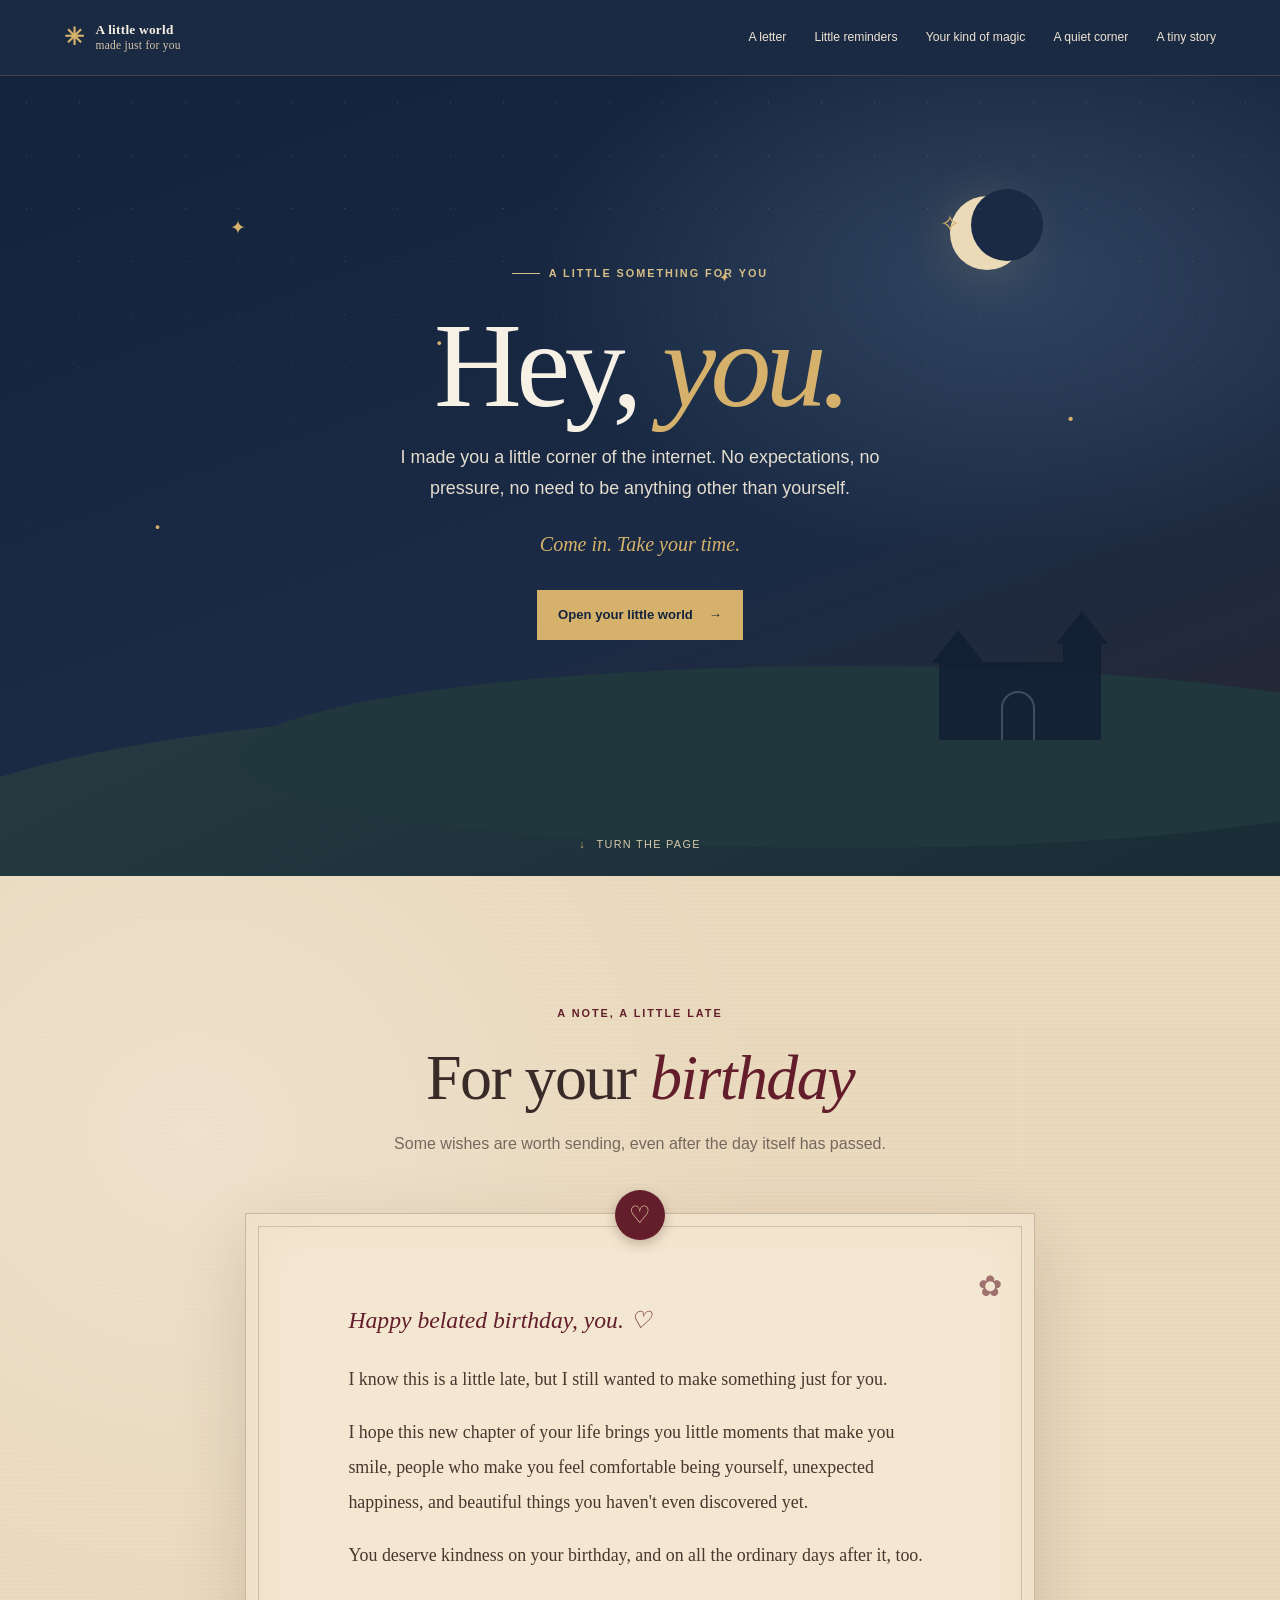
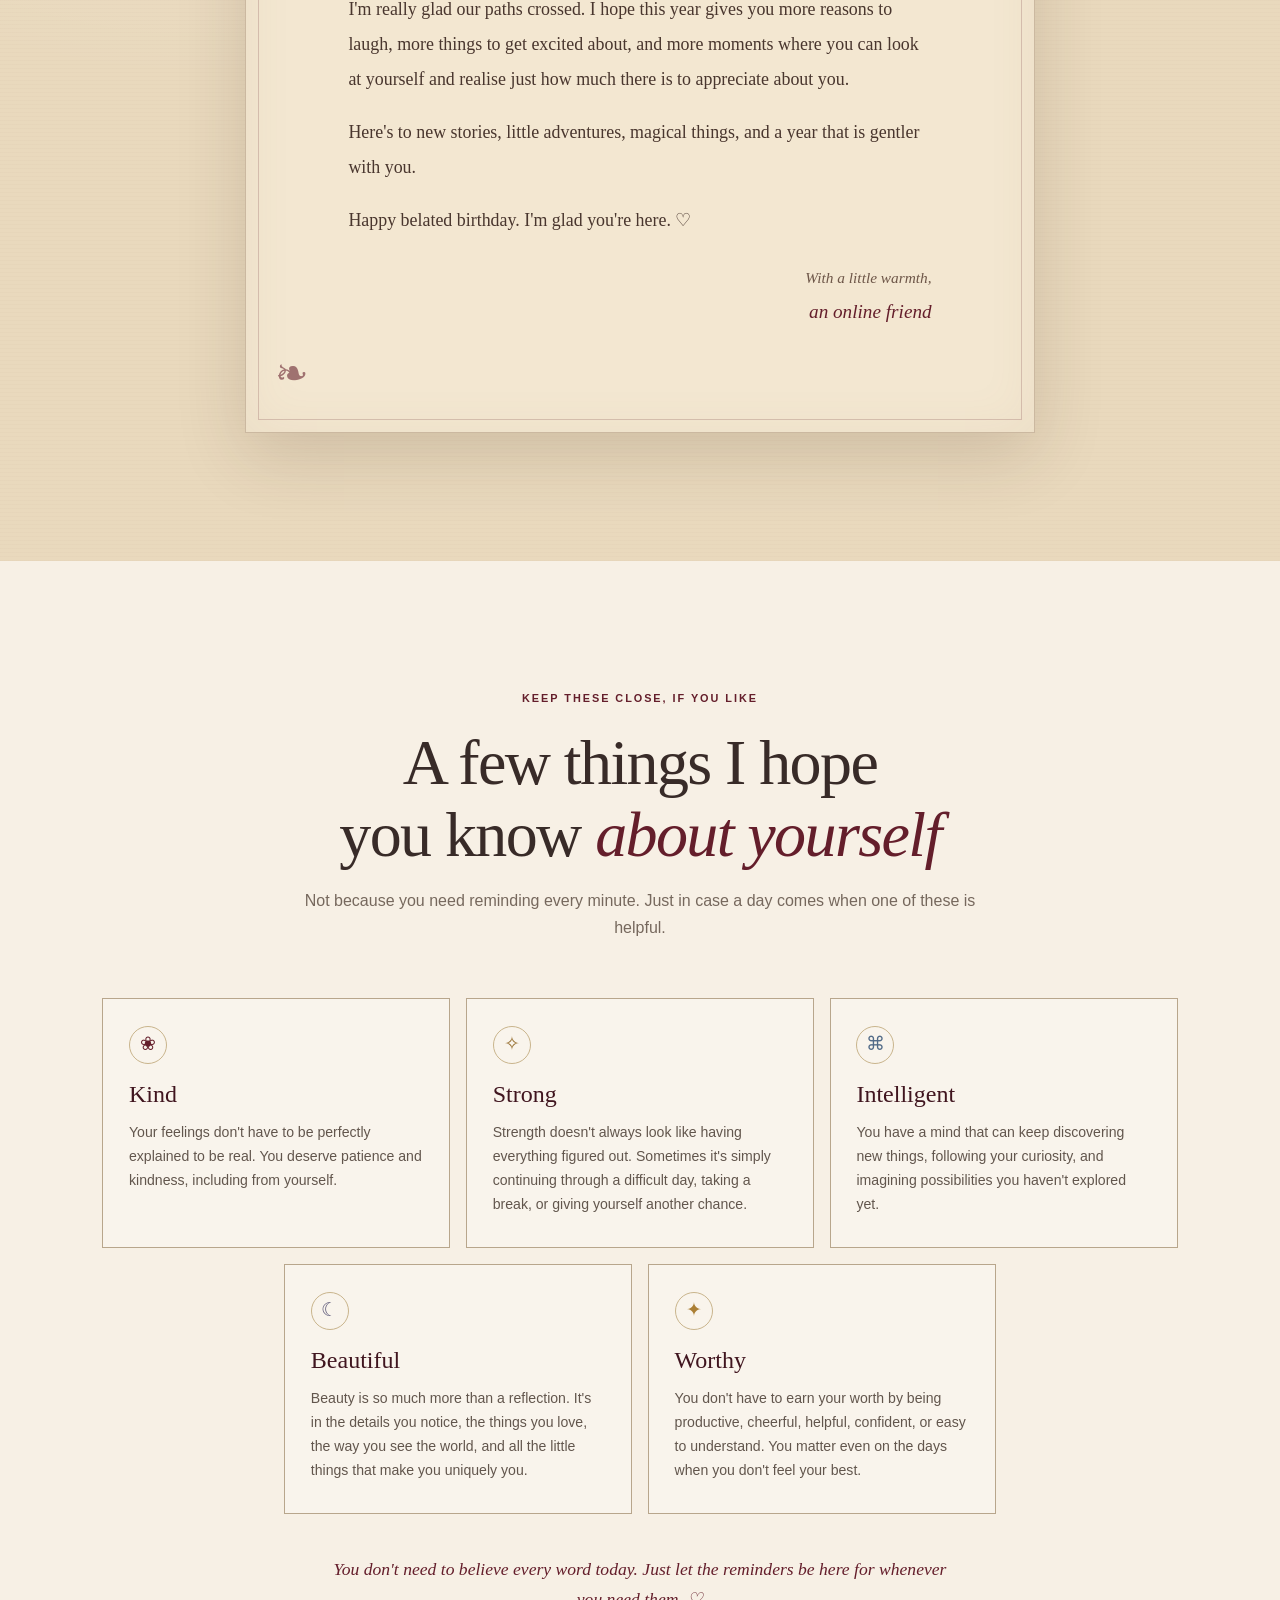
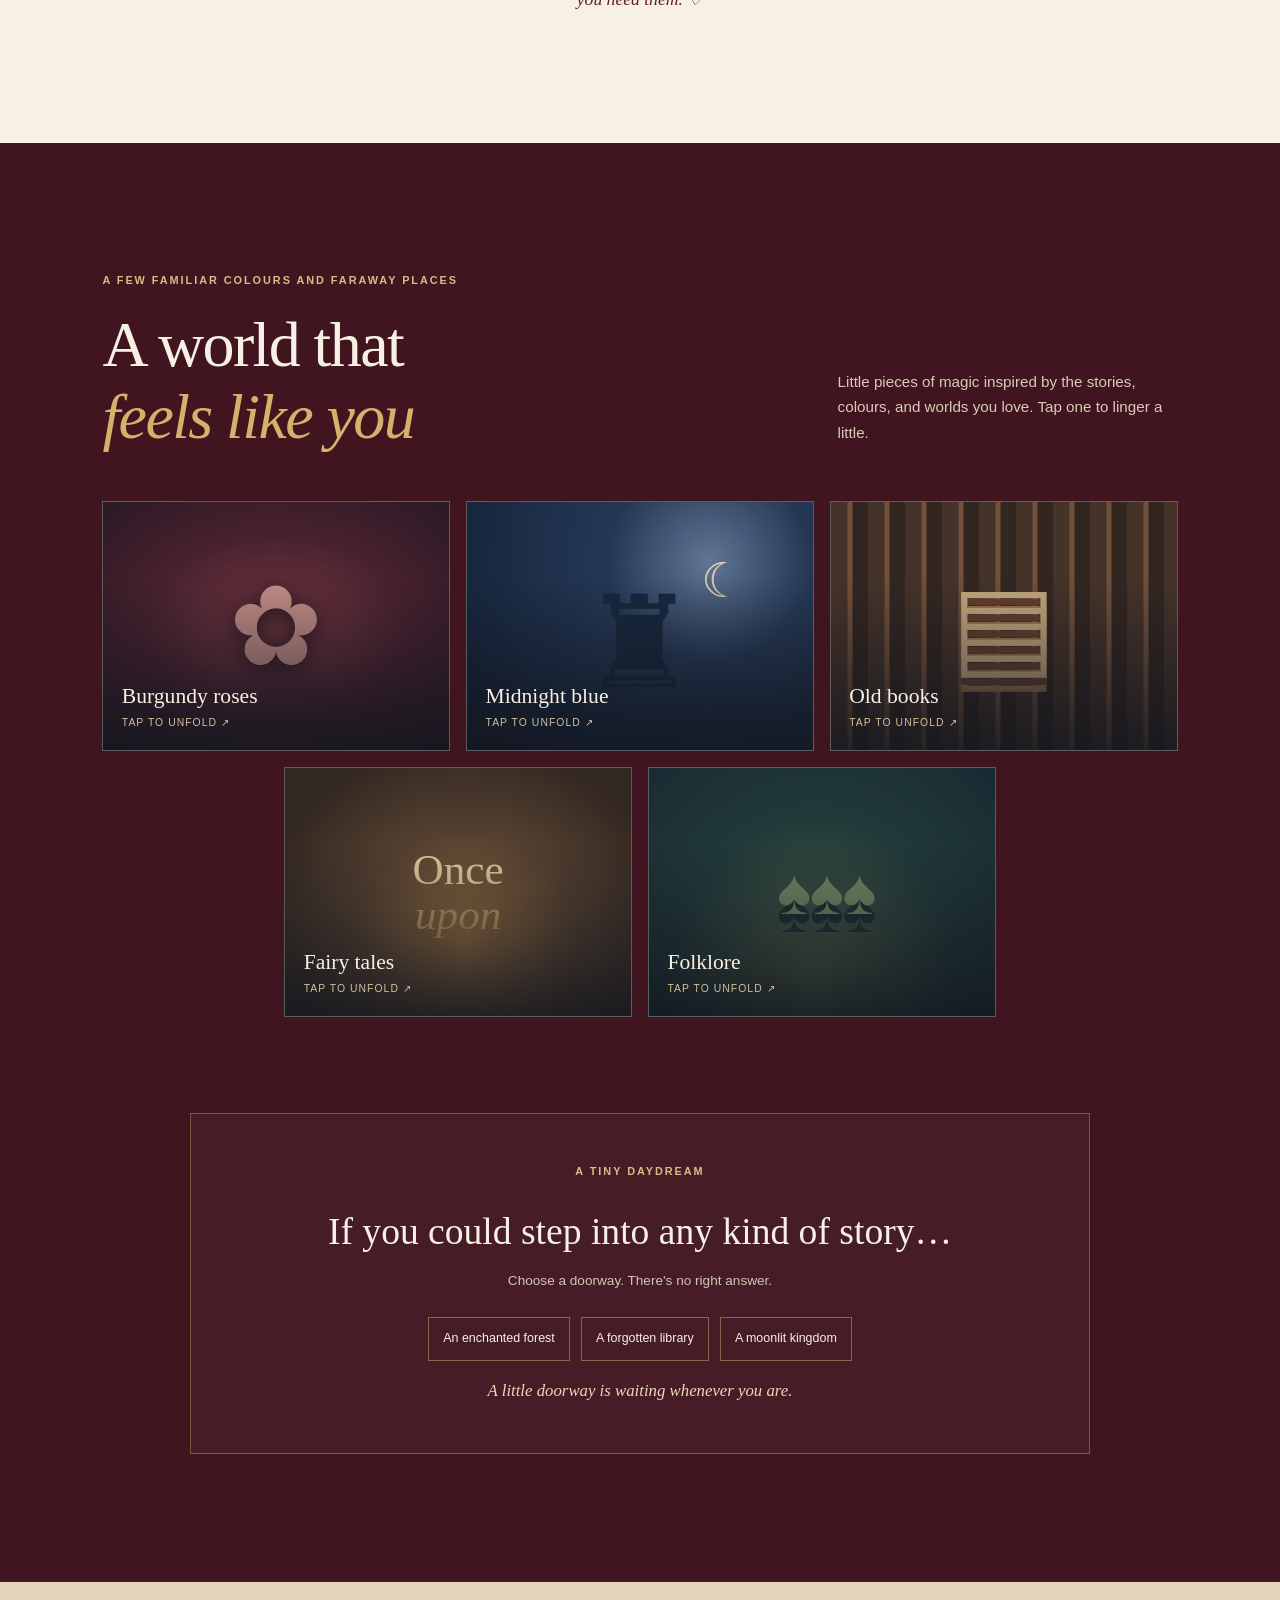
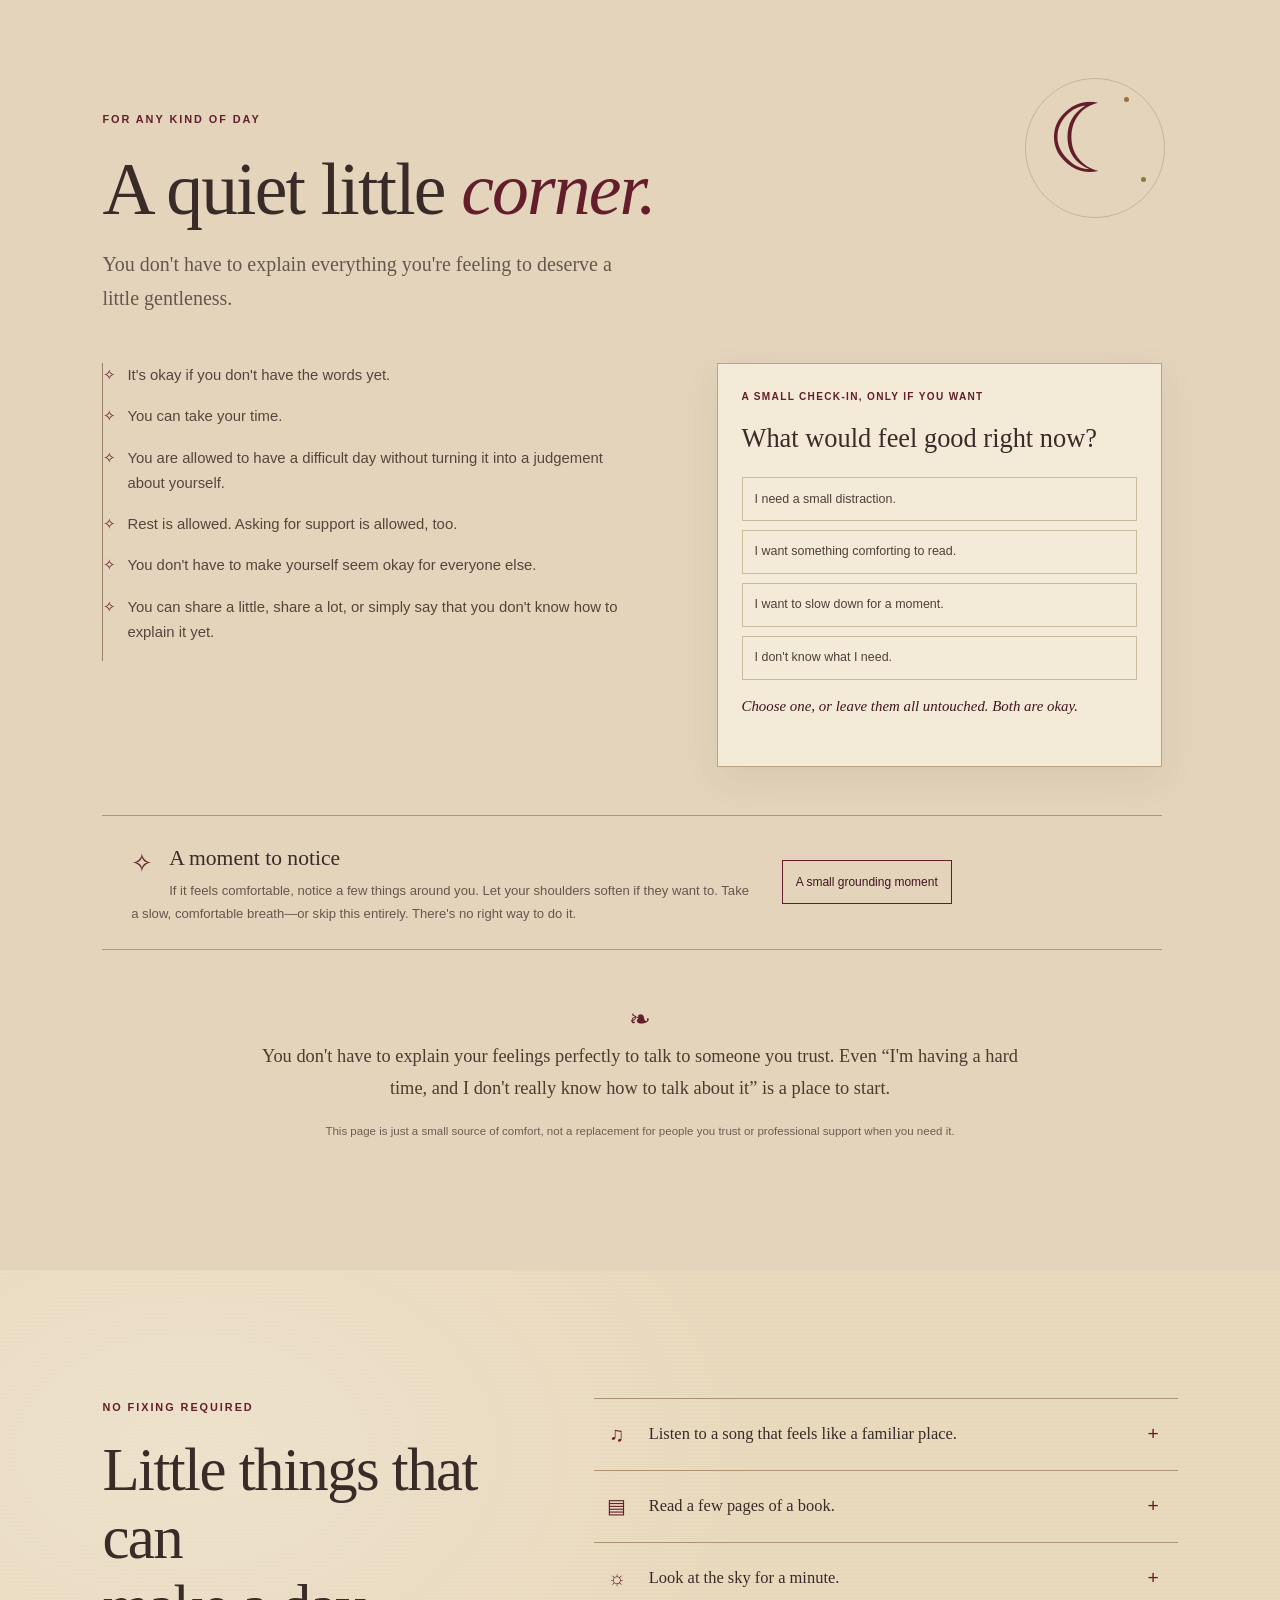
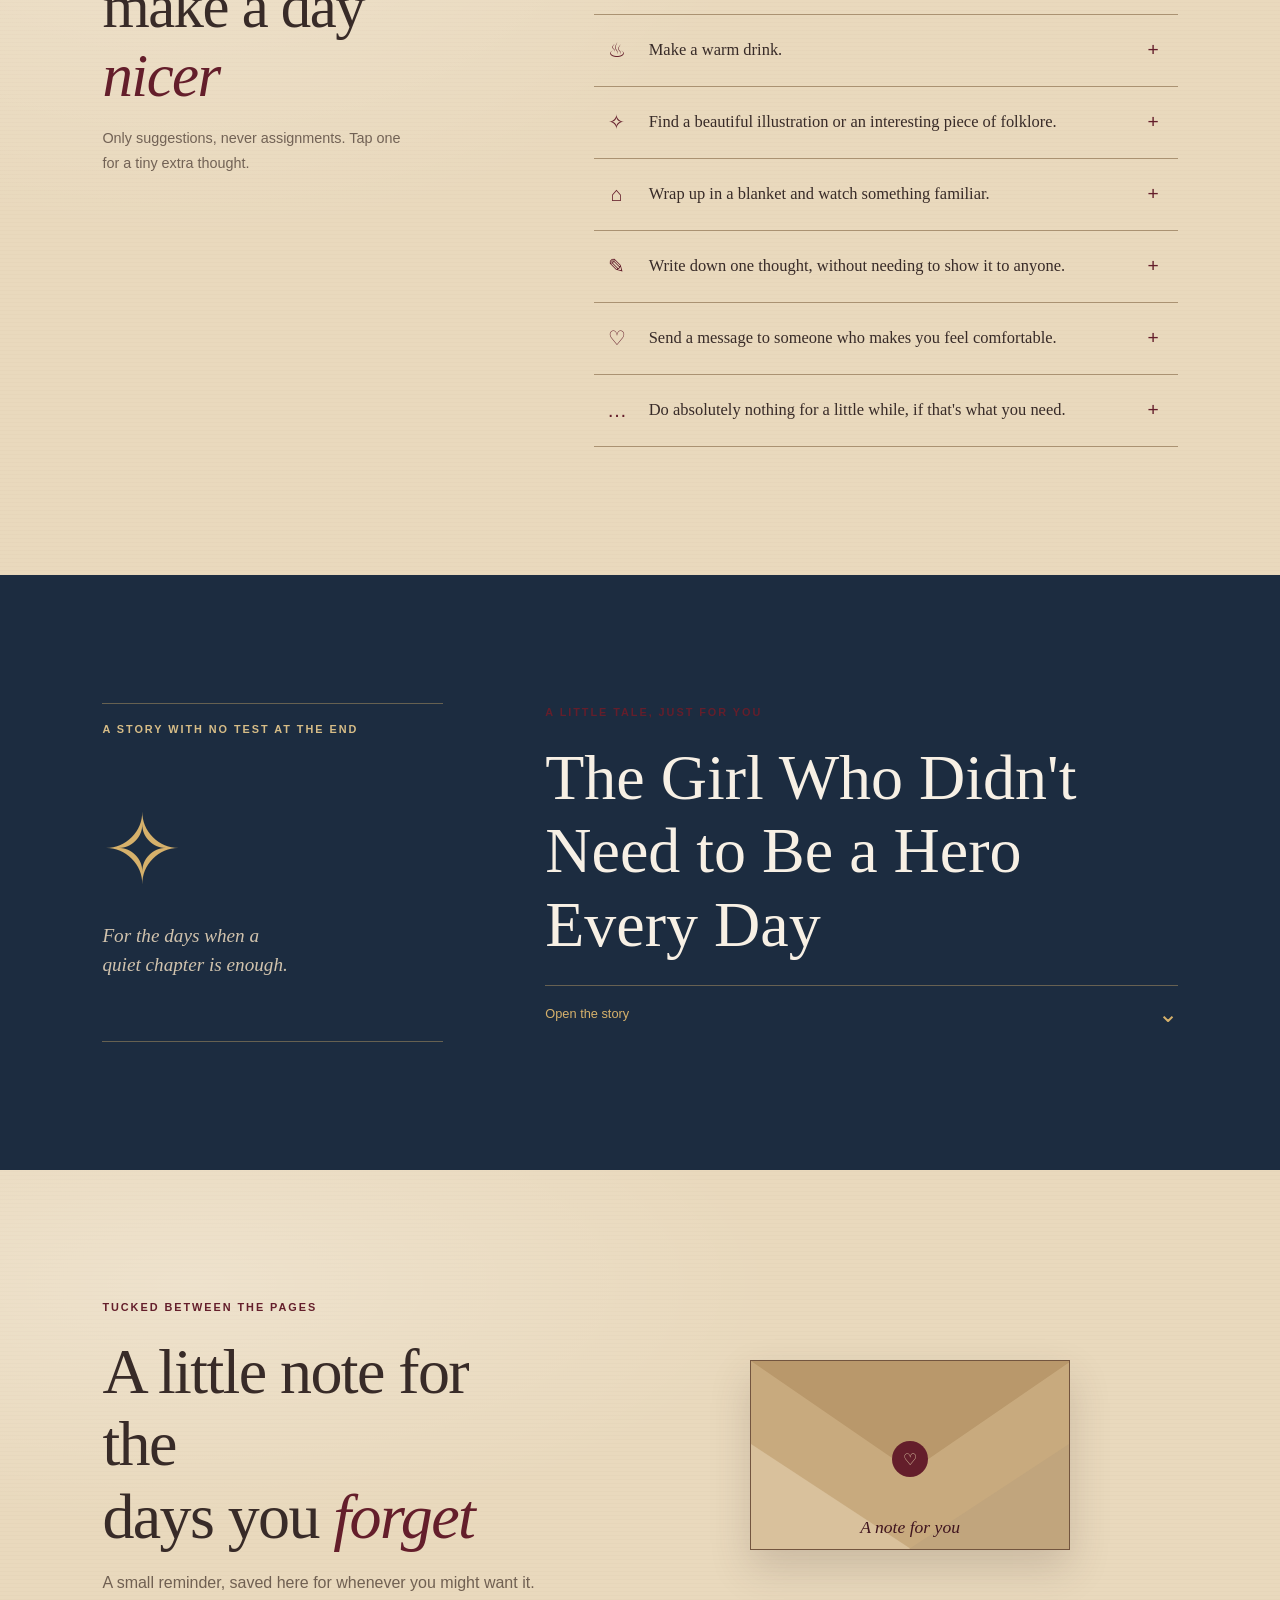
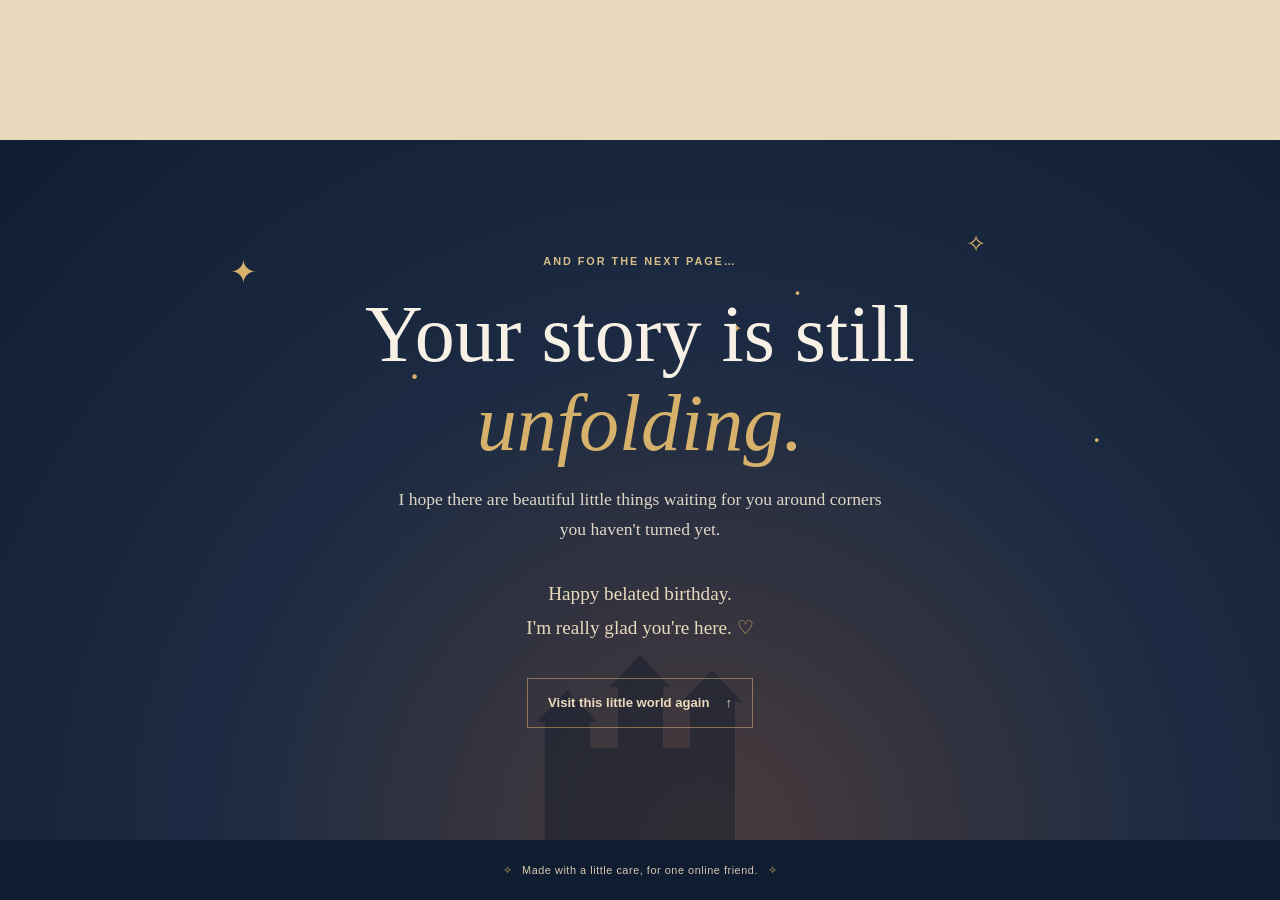
==== index.html @ f2fc83fe "Add files via upload" ====
<!doctype html>
<html lang="en">
<head>
  <meta charset="utf-8">
  <meta name="viewport" content="width=device-width, initial-scale=1">
  <meta name="theme-color" content="#14243d">
  <meta name="description" content="A small, storybook-inspired corner of the internet, made just for you.">
  <title>A Little World Made Just for You</title>
  <link rel="stylesheet" href="styles.css">
  <script src="script.js" defer></script>
</head>
<body>
  <a class="skip-link" href="#main">Skip to the little world</a>
  <header class="site-header">
    <a class="wordmark" href="#top" aria-label="A Little World Made Just for You — home">
      <span class="wordmark-mark" aria-hidden="true">✳</span>
      <span>A little world<br><small>made just for you</small></span>
    </a>
    <button class="menu-toggle" type="button" aria-expanded="false" aria-controls="site-nav">
      <span class="sr-only">Toggle navigation</span>
      <span aria-hidden="true">☰</span>
    </button>
    <nav class="site-nav" id="site-nav" aria-label="Main navigation">
      <a href="#letter">A letter</a>
      <a href="#reminders">Little reminders</a>
      <a href="#gallery">Your kind of magic</a>
      <a href="#quiet">A quiet corner</a>
      <a href="#story">A tiny story</a>
    </nav>
  </header>

  <main id="main">
    <section class="hero night-scene" id="top" aria-labelledby="hero-title">
      <div class="hero-sky" aria-hidden="true">
        <span class="star star-one">✦</span><span class="star star-two">·</span><span class="star star-three">✧</span>
        <span class="star star-four">·</span><span class="star star-five">✦</span><span class="star star-six">·</span>
        <span class="moon"></span>
        <div class="hero-hills"></div>
        <div class="castle" aria-hidden="true">
          <span class="tower tower-left"></span><span class="castle-center"></span><span class="tower tower-right"></span>
        </div>
      </div>
      <div class="hero-content">
        <p class="eyebrow light-eyebrow"><span class="eyebrow-line"></span>A little something for you</p>
        <h1 id="hero-title">Hey, <em>you.</em></h1>
        <p class="hero-copy">I made you a little corner of the internet. No expectations, no pressure, no need to be anything other than yourself.</p>
        <p class="hero-invite">Come in. Take your time.</p>
        <a class="button button-gold" href="#letter">Open your little world <span aria-hidden="true">→</span></a>
      </div>
      <a class="scroll-hint" href="#letter"><span aria-hidden="true">↓</span> turn the page</a>
    </section>

    <section class="section letter-section paper-section" id="letter" aria-labelledby="letter-title">
      <div class="section-intro">
        <p class="eyebrow">A note, a little late</p>
        <h2 id="letter-title">For your <em>birthday</em></h2>
        <p>Some wishes are worth sending, even after the day itself has passed.</p>
      </div>
      <article class="letter">
        <div class="letter-stamp" aria-hidden="true"><span>♡</span></div>
        <div class="letter-flower flower-top" aria-hidden="true">✿</div>
        <div class="letter-content">
          <p class="letter-greeting">Happy belated birthday, you. <span aria-hidden="true">♡</span></p>
          <p>I know this is a little late, but I still wanted to make something just for you.</p>
          <p>I hope this new chapter of your life brings you little moments that make you smile, people who make you feel comfortable being yourself, unexpected happiness, and beautiful things you haven't even discovered yet.</p>
          <p>You deserve kindness on your birthday, and on all the ordinary days after it, too.</p>
          <p>I'm really glad our paths crossed. I hope this year gives you more reasons to laugh, more things to get excited about, and more moments where you can look at yourself and realise just how much there is to appreciate about you.</p>
          <p>Here's to new stories, little adventures, magical things, and a year that is gentler with you.</p>
          <p>Happy belated birthday. I'm glad you're here. <span aria-hidden="true">♡</span></p>
          <p class="letter-signoff">With a little warmth, <span>an online friend</span></p>
        </div>
        <div class="letter-flower flower-bottom" aria-hidden="true">❧</div>
      </article>
    </section>

    <section class="section reminders-section" id="reminders" aria-labelledby="reminders-title">
      <div class="section-heading centered">
        <p class="eyebrow">Keep these close, if you like</p>
        <h2 id="reminders-title">A few things I hope<br>you know <em>about yourself</em></h2>
        <p>Not because you need reminding every minute. Just in case a day comes when one of these is helpful.</p>
      </div>
      <div class="reminder-grid">
        <article class="reminder-card">
          <span class="card-symbol symbol-rose" aria-hidden="true">❀</span>
          <h3>Kind</h3><p>Your feelings don't have to be perfectly explained to be real. You deserve patience and kindness, including from yourself.</p>
        </article>
        <article class="reminder-card">
          <span class="card-symbol symbol-lantern" aria-hidden="true">✧</span>
          <h3>Strong</h3><p>Strength doesn't always look like having everything figured out. Sometimes it's simply continuing through a difficult day, taking a break, or giving yourself another chance.</p>
        </article>
        <article class="reminder-card">
          <span class="card-symbol symbol-book" aria-hidden="true">⌘</span>
          <h3>Intelligent</h3><p>You have a mind that can keep discovering new things, following your curiosity, and imagining possibilities you haven't explored yet.</p>
        </article>
        <article class="reminder-card">
          <span class="card-symbol symbol-moon" aria-hidden="true">☾</span>
          <h3>Beautiful</h3><p>Beauty is so much more than a reflection. It's in the details you notice, the things you love, the way you see the world, and all the little things that make you uniquely you.</p>
        </article>
        <article class="reminder-card reminder-card-wide">
          <span class="card-symbol symbol-star" aria-hidden="true">✦</span>
          <h3>Worthy</h3><p>You don't have to earn your worth by being productive, cheerful, helpful, confident, or easy to understand. You matter even on the days when you don't feel your best.</p>
        </article>
      </div>
      <p class="gentle-note">You don't need to believe every word today. Just let the reminders be here for whenever you need them. <span aria-hidden="true">♡</span></p>
    </section>

    <section class="section gallery-section" id="gallery" aria-labelledby="gallery-title">
      <div class="gallery-heading">
        <div>
          <p class="eyebrow light-eyebrow">A few familiar colours and faraway places</p>
          <h2 id="gallery-title">A world that<br><em>feels like you</em></h2>
        </div>
        <p>Little pieces of magic inspired by the stories, colours, and worlds you love. Tap one to linger a little.</p>
      </div>
      <div class="world-grid">
        <button class="world-card world-rose" type="button" aria-expanded="false">
          <span class="world-art" aria-hidden="true"><span class="rose-illustration">✿</span></span>
          <span class="world-label">Burgundy roses</span><span class="world-reveal">Deep red — like roses pressed between the pages of an old story.</span><span class="world-prompt">Tap to unfold <span aria-hidden="true">↗</span></span>
        </button>
        <button class="world-card world-night" type="button" aria-expanded="false">
          <span class="world-art" aria-hidden="true"><span class="tiny-moon">☾</span><span class="tiny-castle">♜</span></span>
          <span class="world-label">Midnight blue</span><span class="world-reveal">Like the sky just before a story becomes magical.</span><span class="world-prompt">Tap to unfold <span aria-hidden="true">↗</span></span>
        </button>
        <button class="world-card world-books" type="button" aria-expanded="false">
          <span class="world-art" aria-hidden="true"><span class="book-stack">▤</span></span>
          <span class="world-label">Old books</span><span class="world-reveal">Because some worlds are worth getting lost in.</span><span class="world-prompt">Tap to unfold <span aria-hidden="true">↗</span></span>
        </button>
        <button class="world-card world-tale" type="button" aria-expanded="false">
          <span class="world-art" aria-hidden="true"><span class="tale-mark">Once<br><i>upon</i></span></span>
          <span class="world-label">Fairy tales</span><span class="world-reveal">A reminder that wonder can hide in the smallest, most ordinary places.</span><span class="world-prompt">Tap to unfold <span aria-hidden="true">↗</span></span>
        </button>
        <button class="world-card world-forest" type="button" aria-expanded="false">
          <span class="world-art" aria-hidden="true"><span class="tree-line">♠ ♠ ♠</span></span>
          <span class="world-label">Folklore</span><span class="world-reveal">Where forests have secrets, ordinary places become extraordinary, and every path might lead to a story.</span><span class="world-prompt">Tap to unfold <span aria-hidden="true">↗</span></span>
        </button>
      </div>
      <div class="destination">
        <p class="eyebrow light-eyebrow">A tiny daydream</p>
        <h3>If you could step into any kind of story…</h3>
        <p>Choose a doorway. There's no right answer.</p>
        <div class="destination-options" role="group" aria-label="Choose a story destination">
          <button type="button" data-destination="forest">An enchanted forest</button>
          <button type="button" data-destination="library">A forgotten library</button>
          <button type="button" data-destination="kingdom">A moonlit kingdom</button>
        </div>
        <p class="destination-response" id="destination-response" aria-live="polite">A little doorway is waiting whenever you are.</p>
      </div>
    </section>

    <section class="section quiet-section" id="quiet" aria-labelledby="quiet-title">
      <div class="quiet-ornament" aria-hidden="true"><span>☾</span><i></i><b></b></div>
      <div class="quiet-copy">
        <p class="eyebrow">For any kind of day</p>
        <h2 id="quiet-title">A quiet little <em>corner.</em></h2>
        <p class="quiet-lede">You don't have to explain everything you're feeling to deserve a little gentleness.</p>
      </div>
      <div class="quiet-layout">
        <div class="quiet-reminders">
          <p>It's okay if you don't have the words yet.</p>
          <p>You can take your time.</p>
          <p>You are allowed to have a difficult day without turning it into a judgement about yourself.</p>
          <p>Rest is allowed. Asking for support is allowed, too.</p>
          <p>You don't have to make yourself seem okay for everyone else.</p>
          <p>You can share a little, share a lot, or simply say that you don't know how to explain it yet.</p>
        </div>
        <div class="comfort-panel">
          <p class="panel-label">A small check-in, only if you want</p>
          <h3>What would feel good right now?</h3>
          <div class="comfort-options">
            <button type="button" data-comfort="distraction">I need a small distraction.</button>
            <button type="button" data-comfort="comfort">I want something comforting to read.</button>
            <button type="button" data-comfort="slow">I want to slow down for a moment.</button>
            <button type="button" data-comfort="unsure">I don't know what I need.</button>
          </div>
          <p class="comfort-response" id="comfort-response" aria-live="polite">Choose one, or leave them all untouched. Both are okay.</p>
        </div>
      </div>
      <div class="grounding-panel">
        <div><span class="grounding-icon" aria-hidden="true">✧</span><h3>A moment to notice</h3>
          <p>If it feels comfortable, notice a few things around you. Let your shoulders soften if they want to. Take a slow, comfortable breath—or skip this entirely. There's no right way to do it.</p>
        </div>
        <button type="button" class="text-button" id="grounding-button">A small grounding moment</button>
        <p class="grounding-response" id="grounding-response" aria-live="polite"></p>
      </div>
      <aside class="support-note">
        <span aria-hidden="true">❧</span>
        <p>You don't have to explain your feelings perfectly to talk to someone you trust. Even “I'm having a hard time, and I don't really know how to talk about it” is a place to start.</p>
        <small>This page is just a small source of comfort, not a replacement for people you trust or professional support when you need it.</small>
      </aside>
    </section>

    <section class="section small-things-section paper-section" id="small-things" aria-labelledby="small-things-title">
      <div class="small-things-heading">
        <p class="eyebrow">No fixing required</p>
        <h2 id="small-things-title">Little things that can<br>make a day <em>nicer</em></h2>
        <p>Only suggestions, never assignments. Tap one for a tiny extra thought.</p>
      </div>
      <div class="small-things-list">
        <button type="button" class="small-thing"><span class="thing-icon">♫</span><span class="thing-text">Listen to a song that feels like a familiar place.<small>Maybe let it be the whole plan for a few minutes.</small></span><span class="thing-arrow">+</span></button>
        <button type="button" class="small-thing"><span class="thing-icon">▤</span><span class="thing-text">Read a few pages of a book.<small>You can stop after one page; it still counts as reading.</small></span><span class="thing-arrow">+</span></button>
        <button type="button" class="small-thing"><span class="thing-icon">☼</span><span class="thing-text">Look at the sky for a minute.<small>Clouds and stars never ask you to have a plan.</small></span><span class="thing-arrow">+</span></button>
        <button type="button" class="small-thing"><span class="thing-icon">♨</span><span class="thing-text">Make a warm drink.<small>Something warm in your hands can be a nice small thing.</small></span><span class="thing-arrow">+</span></button>
        <button type="button" class="small-thing"><span class="thing-icon">✧</span><span class="thing-text">Find a beautiful illustration or an interesting piece of folklore.<small>Follow your curiosity wherever it wanders.</small></span><span class="thing-arrow">+</span></button>
        <button type="button" class="small-thing"><span class="thing-icon">⌂</span><span class="thing-text">Wrap up in a blanket and watch something familiar.<small>Comfort doesn't have to be new to be lovely.</small></span><span class="thing-arrow">+</span></button>
        <button type="button" class="small-thing"><span class="thing-icon">✎</span><span class="thing-text">Write down one thought, without needing to show it to anyone.<small>It can stay yours, and it doesn't need to make sense yet.</small></span><span class="thing-arrow">+</span></button>
        <button type="button" class="small-thing"><span class="thing-icon">♡</span><span class="thing-text">Send a message to someone who makes you feel comfortable.<small>A hello can be enough. No perfect words required.</small></span><span class="thing-arrow">+</span></button>
        <button type="button" class="small-thing"><span class="thing-icon">…</span><span class="thing-text">Do absolutely nothing for a little while, if that's what you need.<small>You're allowed to leave a little space in the day.</small></span><span class="thing-arrow">+</span></button>
      </div>
    </section>

    <section class="section story-section" id="story" aria-labelledby="story-title">
      <div class="story-aside">
        <p class="eyebrow light-eyebrow">A story with no test at the end</p>
        <span class="story-star" aria-hidden="true">✧</span>
        <p class="story-caption">For the days when a quiet chapter is enough.</p>
      </div>
      <div class="story-main">
        <p class="eyebrow">A little tale, just for you</p>
        <h2 id="story-title">The Girl Who Didn't Need to Be a Hero Every Day</h2>
        <details class="story-details">
          <summary><span class="summary-closed">Open the story</span><span class="summary-open">Fold the story away</span><span aria-hidden="true">⌄</span></summary>
          <div class="story-text">
            <p>At the edge of a kingdom stitched together by old roads, there lived a girl who could read the stars. They told stories, or so the village said: of lost rivers, sleeping giants, and brave people who always knew what to do next.</p>
            <p>The girl liked the stories. She liked the ancient books in the market square and the dark green hush of the forest beyond the mill. But she had begun to think every chapter was a test. Every difficult day, she believed, must make her braver. Every unanswered question must be solved before nightfall. When she could not manage either, she wondered if she had somehow read her own story wrong.</p>
            <p>One evening, rain found her on the old north road. She followed a lantern's amber glow through an ivy-covered doorway and into a library she had never seen on any map. It was full of crooked shelves and small pools of lamplight. The books here had no titles on their spines. Some were thin as leaves; others looked heavy enough to hold a winter.</p>
            <p>An old librarian looked up from a book. “What must I do?” the girl asked. “To be useful here, I mean. To prove I belong.”</p>
            <p>The librarian considered this, then placed a cushion beside the fire. “You may sit,” they said. “That is enough.”</p>
            <p>So the girl sat. No book asked her to be brave, productive, cheerful, or wise. No star peered through the high windows to see whether she had learned a lesson. The rain tapped the glass. The fire made a small, steady sound. After a while, she opened a book simply because its pages were the colour of honey.</p>
            <p>It held no instructions. Only a story about a moth that travelled by moonlight, stopping whenever it wished. The girl read until her thoughts grew quieter—not gone, not solved, just quieter. She understood that a person could be uncertain and still be worthy of good things. She did not have to untangle every mystery in a single night.</p>
            <p>When she stepped outside, the rain had softened to mist. The forest was still dark, and the road home still long. Nothing had become perfect. But she knew the library was there, and that resting did not make her story less meaningful. Some chapters moved forward. Some simply let you breathe.</p>
            <p>Above the trees, one star appeared between the clouds. The girl didn't ask it for a lesson. She let it shine, and carried on when she was ready.</p>
          </div>
        </details>
      </div>
    </section>

    <section class="section note-section paper-section" id="note" aria-labelledby="note-title">
      <div class="note-heading">
        <p class="eyebrow">Tucked between the pages</p>
        <h2 id="note-title">A little note for the<br>days you <em>forget</em></h2>
        <p>A small reminder, saved here for whenever you might want it.</p>
      </div>
      <div class="envelope-wrap">
        <button type="button" class="envelope" id="envelope-button" aria-expanded="false" aria-controls="hidden-note">
          <span class="envelope-flap" aria-hidden="true"></span><span class="envelope-seal" aria-hidden="true">♡</span>
          <span class="envelope-label">A note for you</span>
          <span class="sr-only">Open the note</span>
        </button>
        <article class="hidden-note" id="hidden-note" hidden>
          <p class="note-intro">Just in case you need a reminder:</p>
          <p>You are allowed to be a work in progress.</p>
          <p>You are allowed to be quiet sometimes.</p>
          <p>You are allowed to change your mind.</p>
          <p>You are allowed to have dreams that you haven't figured out how to reach yet.</p>
          <p>You are allowed to feel things you can't quite put into words.</p>
          <p>And you are allowed to enjoy beautiful things, even when life isn't perfect.</p>
          <p>There is no deadline for becoming the person you're growing into.</p>
          <p class="note-signoff">Be gentle with yourself. <span aria-hidden="true">♡</span></p>
        </article>
      </div>
    </section>

    <section class="finale night-scene" id="finale" aria-labelledby="finale-title">
      <div class="finale-stars" aria-hidden="true"><span>✦</span><span>·</span><span>✧</span><span>·</span><span>✦</span><span>·</span></div>
      <div class="finale-castle" aria-hidden="true"><span></span><i></i><b></b></div>
      <div class="finale-content">
        <p class="eyebrow light-eyebrow">And for the next page…</p>
        <h2 id="finale-title">Your story is still <em>unfolding.</em></h2>
        <p>I hope there are beautiful little things waiting for you around corners you haven't turned yet.</p>
        <p class="finale-birthday">Happy belated birthday.<br>I'm really glad you're here. <span aria-hidden="true">♡</span></p>
        <a class="button button-outline" href="#top">Visit this little world again <span aria-hidden="true">↑</span></a>
      </div>
    </section>
  </main>
  <footer class="site-footer">
    <span aria-hidden="true">✧</span> Made with a little care, for one online friend. <span aria-hidden="true">✧</span>
  </footer>
</body>
</html>
---- styles.css ----
:root {
  color-scheme: light;
  --wine: #641e2b;
  --wine-dark: #40151f;
  --navy: #14243d;
  --blue: #526b88;
  --parchment: #e9d9bd;
  --beige: #d2bfa3;
  --brown: #33241f;
  --gold: #d6b16b;
  --cream: #f7f0e5;
  --ink: #382b28;
  --muted: #76685d;
  --serif: "Playfair Display", Georgia, "Times New Roman", serif;
  --sans: "DM Sans", "Segoe UI", sans-serif;
}

* { box-sizing: border-box; }
html { scroll-behavior: smooth; scroll-padding-top: 5.25rem; }
body { margin: 0; color: var(--ink); background: var(--cream); font-family: var(--sans); font-size: 16px; line-height: 1.7; }
button, a { font: inherit; }
button { color: inherit; }
a { color: inherit; }
:focus-visible { outline: 3px solid #b77e2d; outline-offset: 4px; }
.sr-only { position: absolute; width: 1px; height: 1px; overflow: hidden; clip: rect(0,0,0,0); white-space: nowrap; }
.skip-link { position: fixed; z-index: 30; top: 8px; left: 8px; padding: .65rem 1rem; color: #fff; background: var(--wine-dark); transform: translateY(-150%); }
.skip-link:focus { transform: translateY(0); }

.site-header { height: 76px; position: sticky; z-index: 20; top: 0; display: flex; align-items: center; justify-content: space-between; padding: 0 clamp(1.2rem, 5vw, 5rem); color: var(--cream); background: rgba(20,36,61,.97); border-bottom: 1px solid rgba(214,177,107,.2); }
.wordmark { display: flex; align-items: center; gap: .7rem; text-decoration: none; font: 600 .83rem/1.1 var(--serif); letter-spacing: .02em; }
.wordmark small { color: #d4c5ab; font-size: .72rem; font-weight: 400; }
.wordmark-mark { color: var(--gold); font-size: 1.5rem; }
.site-nav { display: flex; gap: clamp(.8rem,2.2vw,2rem); align-items: center; }
.site-nav a { color: #eee4d4; font-size: .76rem; text-decoration: none; transition: color .2s ease; }
.site-nav a:hover { color: var(--gold); }
.menu-toggle { display: none; border: 1px solid rgba(233,217,189,.4); background: transparent; color: var(--cream); width: 42px; height: 42px; border-radius: 50%; }

.night-scene { position: relative; isolation: isolate; overflow: hidden; color: var(--cream); background: var(--navy); }
.hero { min-height: min(800px, calc(100svh - 76px)); display: grid; place-items: center; padding: 5rem 1.5rem 7rem; }
.hero-sky { position: absolute; inset: 0; z-index: -1; overflow: hidden; background: radial-gradient(ellipse at 78% 25%, rgba(82,107,136,.42), transparent 33%), linear-gradient(160deg,#14243d 10%,#1b2b45 60%,#33241f 130%); }
.hero-sky:after { content: ""; position: absolute; inset: 0; opacity: .25; background-image: radial-gradient(#e9d9bd 0.65px,transparent .9px); background-size: 53px 53px; mask-image: linear-gradient(to bottom,black,transparent 76%); }
.star { position: absolute; z-index: 2; color: var(--gold); font-family: var(--serif); }
.star-one { top: 17%; left: 18%; font-size: 1.2rem; }.star-two { top: 30%; left: 34%; font-size: 2rem; }.star-three { top: 16%; right: 25%; font-size: 1.5rem; }.star-four { top: 39%; right: 16%; font-size: 2.3rem; }.star-five { top: 24%; right: 43%; font-size: .8rem; }.star-six { top: 53%; left: 12%; font-size: 2rem; }
.moon { position: absolute; top: 15%; right: 20%; width: 74px; height: 74px; border-radius: 50%; background: #eadab8; box-shadow: 0 0 48px rgba(214,177,107,.2); }
.moon:after { content: ""; position: absolute; left: 21px; top: -7px; width: 72px; height: 72px; border-radius: 50%; background: #1a2a44; }
.hero-hills { position: absolute; bottom: -7rem; left: -8%; width: 116%; height: 35%; border-radius: 50% 50% 0 0; background: linear-gradient(155deg,#273b43,#192d37 80%); }
.hero-hills:before { content: ""; position: absolute; left: 23%; top: -15%; width: 82%; height: 65%; border-radius: 50%; background: #20373d; }
.castle { position: absolute; right: 13%; bottom: 17%; width: 190px; height: 118px; opacity: .8; }
.castle-center { position: absolute; bottom: 0; left: 47px; width: 96px; height: 78px; background: #101e32; }
.castle-center:before { content: ""; position: absolute; left: 30px; bottom: 0; width: 30px; height: 47px; border: 2px solid #465368; border-bottom: 0; border-radius: 20px 20px 0 0; }
.tower { position: absolute; bottom: 0; width: 38px; height: 89px; background: #101e32; }
.tower:before { content: ""; position: absolute; top: -31px; left: -7px; border-left: 26px solid transparent; border-right: 26px solid transparent; border-bottom: 33px solid #101e32; }
.tower-left { left: 15px; height: 79px; }.tower-right { right: 13px; height: 98px; }
.hero-content { width: min(690px,100%); text-align: center; position: relative; z-index: 3; margin-top: -1rem; }
.eyebrow { margin: 0 0 1.2rem; color: var(--wine); font-size: .68rem; font-weight: 600; letter-spacing: .18em; text-transform: uppercase; }
.light-eyebrow { color: #d7bd87; }
.eyebrow-line { display: inline-block; width: 28px; height: 1px; margin: 0 .55rem .2rem 0; background: currentColor; }
h1,h2,h3,p { margin-top: 0; }
h1,h2,h3 { font-family: var(--serif); font-weight: 500; }
.hero h1 { margin-bottom: .8rem; font-size: clamp(4rem,10vw,7.6rem); line-height: 1.05; letter-spacing: -.045em; }
h1 em,h2 em { color: var(--gold); font-weight: 500; }
.hero-copy { max-width: 490px; margin: 0 auto; color: #e4dccf; font-size: clamp(1rem,2vw,1.12rem); }
.hero-invite { margin: 1.5rem 0 1.8rem; color: var(--gold); font-family: var(--serif); font-size: 1.25rem; font-style: italic; }
.button { min-height: 50px; display: inline-flex; align-items: center; justify-content: center; gap: 1rem; padding: .7rem 1.25rem; border: 1px solid transparent; text-decoration: none; font-size: .82rem; font-weight: 600; transition: transform .2s ease, background .2s ease; }
.button:hover { transform: translateY(-2px); }
.button-gold { color: var(--navy); background: var(--gold); }
.button-gold:hover { background: #e2c481; }
.scroll-hint { position: absolute; bottom: 1.4rem; left: 50%; transform: translateX(-50%); color: #d6c8ad; font-size: .68rem; letter-spacing: .12em; text-decoration: none; text-transform: uppercase; }
.scroll-hint span { margin-right: .4rem; color: var(--gold); }

.section { padding: clamp(5rem,10vw,9rem) clamp(1.25rem,8vw,8rem); }
.paper-section { background-color: var(--parchment); background-image: radial-gradient(ellipse at 15% 20%,rgba(255,255,255,.24),transparent 38%), repeating-linear-gradient(0deg,rgba(94,61,39,.018) 0 1px,transparent 1px 4px); }
.section-intro { max-width: 660px; margin: 0 auto 3.5rem; text-align: center; }
.section-intro h2,.section-heading h2,.gallery-heading h2,.quiet-copy h2,.small-things-heading h2,.note-heading h2 { margin: 0 0 1rem; font-size: clamp(2.4rem,5vw,4rem); line-height: 1.13; letter-spacing: -.025em; }
.section-intro h2 em,.section-heading h2 em,.quiet-copy h2 em,.small-things-heading h2 em,.note-heading h2 em { color: var(--wine); }
.section-intro > p:last-child,.section-heading > p:last-child { color: var(--muted); }
.letter { position: relative; max-width: 790px; margin: 0 auto; padding: clamp(2rem,7vw,5.2rem) clamp(1.5rem,8vw,6.7rem); color: #49362e; background: #f3e7d1; border: 1px solid rgba(110,75,48,.3); box-shadow: 0 22px 65px rgba(67,43,28,.16),inset 0 0 50px rgba(154,112,69,.08); }
.letter:before { content: ""; position: absolute; inset: 12px; pointer-events: none; border: 1px solid rgba(100,30,43,.2); }
.letter-stamp { position: absolute; top: -24px; left: 50%; display: grid; place-items: center; width: 50px; height: 50px; border-radius: 50%; color: #ead7ad; background: var(--wine); box-shadow: 0 4px 12px #60443655; transform: translateX(-50%); }
.letter-stamp span { font: 1.5rem var(--serif); }
.letter-content { position: relative; z-index: 1; font-family: var(--serif); font-size: clamp(1rem,1.7vw,1.12rem); line-height: 1.95; }
.letter-content p { margin-bottom: 1.15rem; }
.letter-greeting { color: var(--wine); font-size: 1.48rem; font-style: italic; }
.letter-signoff { padding-top: .4rem; color: #6e5749; font-size: .96rem; font-style: italic; text-align: right; }
.letter-signoff span { display: block; color: var(--wine); font-size: 1.2rem; }
.letter-flower { position: absolute; color: var(--wine); opacity: .58; font-family: var(--serif); }
.flower-top { top: 3rem; right: 2rem; font-size: 1.8rem; }.flower-bottom { bottom: 1.5rem; left: 1.8rem; font-size: 2.5rem; }

.reminders-section { background: #f7f0e5; }
.section-heading { max-width: 710px; margin: 0 auto 3.5rem; }
.centered { text-align: center; }
.reminder-grid { display: grid; grid-template-columns: repeat(6,1fr); gap: 1rem; max-width: 1080px; margin: 0 auto; }
.reminder-card { grid-column: span 2; min-height: 250px; padding: 1.7rem 1.6rem; border: 1px solid #b8a68c; background: rgba(255,255,255,.28); transition: background .25s ease,transform .25s ease,box-shadow .25s ease; }
.reminder-card:hover { transform: translateY(-5px); background: #fffaf0; box-shadow: 0 12px 28px #49362e14; }
.reminder-card:nth-child(4) { grid-column: 2 / span 2; }
.reminder-card-wide { grid-column: 4 / span 2; }
.card-symbol { display: inline-grid; width: 38px; height: 38px; place-items: center; margin-bottom: .65rem; border: 1px solid #c9b48c; border-radius: 50%; color: var(--wine); font-size: 1.2rem; }
.symbol-lantern { color: #9a7437; }.symbol-book { color: var(--blue); }.symbol-moon { color: #5d5979; }.symbol-star { color: #ab7f35; }
.reminder-card h3 { margin-bottom: .4rem; color: var(--wine-dark); font-size: 1.5rem; }
.reminder-card p { margin: 0; color: #62564d; font-size: .88rem; line-height: 1.7; }
.gentle-note { max-width: 620px; margin: 2.6rem auto 0; color: var(--wine); font-family: var(--serif); font-size: 1.1rem; font-style: italic; text-align: center; }

.gallery-section { color: var(--cream); background: var(--wine-dark); }
.gallery-heading { display: flex; align-items: end; justify-content: space-between; gap: 3rem; max-width: 1100px; margin: 0 auto 3rem; }
.gallery-heading h2 { margin: 0; font-size: clamp(2.6rem,5vw,4.4rem); }
.gallery-heading > p { max-width: 340px; margin: 0 0 .45rem; color: #dacbb7; font-size: .95rem; }
.world-grid { display: grid; grid-template-columns: repeat(6,1fr); gap: 1rem; max-width: 1100px; margin: auto; }
.world-card { position: relative; grid-column: span 2; min-height: 250px; display: flex; flex-direction: column; align-items: flex-start; justify-content: flex-end; overflow: hidden; padding: 1.15rem; color: var(--cream); text-align: left; border: 1px solid rgba(233,217,189,.24); cursor: pointer; background: #2c3442; }
.world-card:nth-child(4) { grid-column: 2 / span 2; }.world-card:nth-child(5) { grid-column: 4 / span 2; }
.world-art { position: absolute; inset: 0; display: grid; place-items: center; opacity: .92; transition: transform .55s ease; }
.world-card:hover .world-art,.world-card[aria-expanded="true"] .world-art { transform: scale(1.08); }
.world-rose .world-art { background: radial-gradient(ellipse at center,#7e3942 0,#4a202d 53%,#2b1822 100%); }
.world-night .world-art { background: radial-gradient(circle at 70% 24%,#657c9b 0,#243958 33%,#101d32 100%); }
.world-books .world-art { background: repeating-linear-gradient(90deg,#483327 0 16px,#78533a 17px 21px,#33251f 22px 37px); }
.world-tale .world-art { background: radial-gradient(ellipse at 52% 70%,#a57942,#59422f 44%,#33271f 82%); }
.world-forest .world-art { background: radial-gradient(ellipse at 48% 85%,#526346,#203a39 55%,#172a31 100%); }
.world-art:after { content: ""; position: absolute; inset: 0; background: linear-gradient(0deg,rgba(17,20,28,.8),transparent 70%); }
.rose-illustration { color: #d0958d; font: 7rem var(--serif); text-shadow: 0 4px 22px #200f19; }
.tiny-moon { position: absolute; top: 15%; right: 20%; color: #e8d9b9; font-size: 3rem; }.tiny-castle { margin-top: 2rem; color: #18263d; font-size: 8rem; }
.book-stack { color: #d4b584; font-size: 7rem; text-shadow: 0 7px 0 #69402e,0 14px 0 #a77850; }
.tale-mark { color: #f0d8a3; font: 2.7rem/1.05 var(--serif); text-align: center; }.tale-mark i { color: #d1a46a; }
.tree-line { color: #79906a; font-size: 4rem; letter-spacing: -.6rem; text-shadow: 0 18px #1c3033; }
.world-label,.world-reveal,.world-prompt { position: relative; z-index: 1; }
.world-label { margin-top: 8.6rem; font: 1.35rem var(--serif); }
.world-reveal { max-height: 0; overflow: hidden; color: #f1dfbd; font-size: .84rem; line-height: 1.5; opacity: 0; transition: max-height .3s ease,opacity .3s ease,margin .3s ease; }
.world-card[aria-expanded="true"] .world-reveal { max-height: 90px; margin-top: .35rem; opacity: 1; }
.world-prompt { margin-top: .3rem; color: #d4bf9c; font-size: .65rem; letter-spacing: .1em; text-transform: uppercase; }
.destination { max-width: 900px; margin: 6rem auto 0; padding: clamp(1.5rem,4vw,3rem); border: 1px solid #d6b16b66; background: #ffffff08; text-align: center; }
.destination h3 { margin-bottom: .35rem; font-size: clamp(1.6rem,3vw,2.35rem); }
.destination > p:not(.eyebrow):not(.destination-response) { margin-bottom: 1.5rem; color: #d3c6b4; font-size: .85rem; }
.destination-options { display: flex; flex-wrap: wrap; justify-content: center; gap: .65rem; }
.destination-options button { min-height: 44px; padding: .6rem .9rem; color: var(--cream); border: 1px solid #c6a96e88; background: transparent; cursor: pointer; font-size: .78rem; transition: background .2s ease; }
.destination-options button:hover,.destination-options button[aria-pressed="true"] { color: var(--navy); background: var(--gold); }
.destination-response { min-height: 1.5em; margin: 1rem 0 0; color: #ead9b9; font-family: var(--serif); font-size: 1.05rem; font-style: italic; }

.quiet-section { position: relative; overflow: hidden; background: #e4d4bc; }
.quiet-ornament { position: absolute; top: 6rem; right: 9%; width: 140px; height: 140px; border: 1px solid #8d725a55; border-radius: 50%; }
.quiet-ornament span { position: absolute; top: 4px; left: 20px; color: var(--wine); font: 6rem var(--serif); }
.quiet-ornament i,.quiet-ornament b { position: absolute; width: 5px; height: 5px; border-radius: 50%; background: #94753b; }.quiet-ornament i { top: 18px; right: 35px; }.quiet-ornament b { right: 18px; bottom: 35px; }
.quiet-copy { max-width: 700px; margin-bottom: 3rem; }
.quiet-copy h2 { font-size: clamp(2.8rem,6vw,4.6rem); }
.quiet-lede { max-width: 550px; color: #65574c; font-family: var(--serif); font-size: 1.25rem; }
.quiet-layout { display: grid; grid-template-columns: 1fr .85fr; gap: clamp(2rem,7vw,6rem); align-items: start; max-width: 1060px; }
.quiet-reminders { border-left: 1px solid #9c8268; padding-left: 1.5rem; }
.quiet-reminders p { position: relative; margin-bottom: 1rem; color: #55463c; font-size: .93rem; }
.quiet-reminders p:before { content: "✧"; position: absolute; left: -1.5rem; color: var(--wine); }
.comfort-panel { padding: 1.5rem; background: #f4ead8; border: 1px solid #b9a387; box-shadow: 0 12px 36px #47332513; }
.panel-label { margin-bottom: .7rem; color: var(--wine); font-size: .63rem; font-weight: 600; letter-spacing: .13em; text-transform: uppercase; }
.comfort-panel h3 { margin-bottom: 1rem; font-size: 1.65rem; }
.comfort-options { display: grid; gap: .55rem; }
.comfort-options button { min-height: 44px; padding: .55rem .75rem; color: #4f4038; border: 1px solid #cbbb9f; background: transparent; cursor: pointer; text-align: left; font-size: .78rem; transition: background .2s ease,border .2s ease; }
.comfort-options button:hover,.comfort-options button[aria-pressed="true"] { border-color: var(--wine); background: #eadbc4; }
.comfort-response { min-height: 3.2em; margin: .9rem 0 0; color: var(--wine-dark); font-family: var(--serif); font-size: .93rem; font-style: italic; }
.grounding-panel { display: flex; align-items: center; justify-content: space-between; gap: 2rem; max-width: 1060px; margin-top: 3rem; padding: 1.5rem 1.8rem; border-top: 1px solid #ad9679; border-bottom: 1px solid #ad9679; }
.grounding-panel > div { max-width: 650px; }
.grounding-icon { float: left; margin: .15rem 1rem 0 0; color: var(--wine); font-size: 1.6rem; }
.grounding-panel h3 { margin: 0 0 .25rem; font-size: 1.35rem; }.grounding-panel p { margin: 0; color: #66574b; font-size: .82rem; }
.text-button { flex: 0 0 auto; min-height: 44px; padding: .55rem .8rem; color: var(--wine-dark); border: 1px solid var(--wine); background: transparent; cursor: pointer; font-size: .75rem; }
.text-button:hover { color: #fff; background: var(--wine); }
.grounding-response { min-width: 150px; color: var(--wine); font-family: var(--serif); font-size: .9rem !important; font-style: italic; }
.support-note { max-width: 760px; margin: 3rem auto 0; text-align: center; }
.support-note > span { color: var(--wine); font-size: 1.6rem; }
.support-note p { color: #4d3b31; font-family: var(--serif); font-size: 1.15rem; }
.support-note small { display: block; color: #6d5e52; font-size: .72rem; }

.small-things-section { display: grid; grid-template-columns: .8fr 1.2fr; align-items: start; gap: clamp(2rem,8vw,7rem); }
.small-things-heading { position: sticky; top: 120px; }
.small-things-heading h2 { font-size: clamp(2.4rem,4.8vw,3.8rem); }
.small-things-heading > p:last-child { max-width: 300px; color: #726255; font-size: .9rem; }
.small-things-list { border-top: 1px solid #aa9272; }
.small-thing { width: 100%; min-height: 72px; display: grid; grid-template-columns: 38px 1fr 26px; gap: .8rem; align-items: center; padding: .65rem .25rem; color: var(--ink); border: 0; border-bottom: 1px solid #aa9272; background: transparent; cursor: pointer; text-align: left; }
.thing-icon { color: var(--wine); font-size: 1.25rem; text-align: center; }
.thing-text { font-family: var(--serif); font-size: 1.03rem; }
.thing-text small { display: block; max-height: 0; overflow: hidden; color: #6c5d50; font-family: var(--sans); font-size: .76rem; line-height: 1.5; opacity: 0; transition: max-height .25s ease,opacity .25s ease,padding .25s ease; }
.small-thing[aria-expanded="true"] .thing-text small { max-height: 50px; padding-top: .35rem; opacity: 1; }
.thing-arrow { color: var(--wine); font-size: 1.2rem; transition: transform .2s ease; }
.small-thing[aria-expanded="true"] .thing-arrow { transform: rotate(45deg); }

.story-section { display: grid; grid-template-columns: .7fr 1.3fr; gap: clamp(2rem,8vw,8rem); color: var(--cream); background: #1c2c40; }
.story-aside { position: relative; min-height: 250px; padding: 1rem 0; border-top: 1px solid #d6b16b66; border-bottom: 1px solid #d6b16b66; }
.story-star { display: block; margin: 3.5rem 0 1rem; color: var(--gold); font: 6rem var(--serif); }
.story-caption { max-width: 190px; color: #d1c3ad; font: italic 1.2rem/1.5 var(--serif); }
.story-main { max-width: 700px; }
.story-main h2 { max-width: 640px; margin-bottom: 1.5rem; font-size: clamp(2.3rem,5vw,4rem); line-height: 1.15; }
.story-details { border-top: 1px solid #d6b16b66; }
.story-details summary { min-height: 56px; display: flex; align-items: center; justify-content: space-between; color: var(--gold); cursor: pointer; list-style: none; font-size: .8rem; }
.story-details summary::-webkit-details-marker { display: none; }
.story-details summary > span:last-child { font-size: 1.5rem; transition: transform .2s ease; }
.story-details[open] summary > span:last-child { transform: rotate(180deg); }
.summary-open { display: none; }.story-details[open] .summary-open { display: inline; }.story-details[open] .summary-closed { display: none; }
.story-text { padding: .3rem 0 0; color: #e0d8cb; font: 1rem/1.95 var(--serif); }
.story-text p { margin-bottom: 1.25rem; }

.note-section { display: grid; grid-template-columns: .9fr 1.1fr; align-items: center; gap: clamp(2rem,8vw,7rem); }
.note-heading h2 { font-size: clamp(2.5rem,5vw,4.1rem); }
.note-heading > p:last-child { color: #706052; }
.envelope-wrap { display: grid; place-items: center; min-height: 270px; }
.envelope { position: relative; width: min(320px,80vw); height: 190px; overflow: hidden; color: var(--wine-dark); border: 1px solid #73553f; background: #c8aa7e; box-shadow: 0 18px 38px #49362e30; cursor: pointer; transition: transform .3s ease,box-shadow .3s ease; }
.envelope:hover { transform: translateY(-4px); box-shadow: 0 22px 44px #49362e38; }
.envelope:before,.envelope:after { content: ""; position: absolute; z-index: 1; bottom: 0; width: 0; height: 0; border-top: 105px solid transparent; }
.envelope:before { left: 0; border-left: 160px solid #d9c19c; border-right: 0 solid transparent; }
.envelope:after { right: 0; border-right: 160px solid #c1a57d; border-left: 0 solid transparent; }
.envelope-flap { position: absolute; z-index: 2; top: 0; left: 0; width: 0; height: 0; border-top: 110px solid #b9986b; border-left: 160px solid transparent; border-right: 160px solid transparent; }
.envelope-seal { position: absolute; z-index: 3; top: 80px; left: 50%; display: grid; width: 36px; height: 36px; place-items: center; color: #e8d6b1; border-radius: 50%; background: var(--wine); transform: translateX(-50%); }
.envelope-label { position: absolute; z-index: 3; right: 0; bottom: 11px; left: 0; font: italic 1.1rem var(--serif); }
.hidden-note { width: min(420px,100%); padding: clamp(1.4rem,4vw,2.6rem); color: #4a382e; border: 1px solid #a48b69; background: #f3e7d1; box-shadow: 0 12px 34px #49362e20; font: .98rem/1.75 var(--serif); }
.hidden-note[hidden] { display: none; }
.hidden-note p { margin-bottom: .65rem; }
.note-intro { color: var(--wine); font-size: 1.15rem; font-style: italic; }
.note-signoff { padding-top: .5rem; color: var(--wine); font-size: 1.12rem; font-style: italic; text-align: right; }

.finale { min-height: 620px; display: grid; place-items: center; padding: 7rem 1.5rem; text-align: center; background: radial-gradient(ellipse at 55% 100%,#4a3b3b 0,#1c2b43 50%,#111d31 100%); }
.finale-stars { position: absolute; inset: 0; color: var(--gold); }
.finale-stars span { position: absolute; font-family: var(--serif); }.finale-stars span:nth-child(1) { top: 15%; left: 18%; font-size: 2rem; }.finale-stars span:nth-child(2) { top: 29%; left: 32%; font-size: 2.5rem; }.finale-stars span:nth-child(3) { top: 12%; right: 23%; font-size: 1.5rem; }.finale-stars span:nth-child(4) { top: 39%; right: 14%; font-size: 2rem; }.finale-stars span:nth-child(5) { top: 25%; right: 42%; font-size: 1rem; }.finale-stars span:nth-child(6) { top: 18%; left: 62%; font-size: 2rem; }
.finale-castle { position: absolute; bottom: 0; left: 50%; width: 220px; height: 155px; opacity: .42; transform: translateX(-50%); }
.finale-castle:before { content: ""; position: absolute; bottom: 0; left: 47px; width: 126px; height: 92px; background: #0d192a; }
.finale-castle span,.finale-castle i,.finale-castle b { position: absolute; bottom: 0; z-index: 1; width: 45px; height: 120px; background: #0d192a; }
.finale-castle span { left: 15px; }.finale-castle i { right: 15px; height: 140px; }.finale-castle b { left: 88px; width: 45px; height: 155px; }
.finale-castle span:before,.finale-castle i:before,.finale-castle b:before { content: ""; position: absolute; top: -30px; left: -8px; border-right: 30px solid transparent; border-bottom: 32px solid #0d192a; border-left: 30px solid transparent; }
.finale-content { position: relative; z-index: 2; max-width: 740px; }
.finale-content h2 { margin-bottom: 1rem; font-size: clamp(2.6rem,7vw,5rem); line-height: 1.12; }
.finale-content > p:not(.eyebrow):not(.finale-birthday) { max-width: 500px; margin: 0 auto; color: #e0d6c8; font: 1.1rem/1.7 var(--serif); }
.finale-birthday { margin: 2rem 0; color: #e9d9bd; font: 1.2rem/1.8 var(--serif); }
.finale-birthday span { color: var(--gold); }
.button-outline { color: #ead9bd; border-color: #d6b16b88; background: transparent; }
.button-outline:hover { color: var(--navy); background: var(--gold); }
.site-footer { padding: 1.3rem; color: #d6c7af; background: #101d30; text-align: center; font-size: .68rem; letter-spacing: .05em; }
.site-footer span { padding: 0 .4rem; color: var(--gold); }

@media (max-width: 850px) {
  .site-header { padding-inline: 1.25rem; }
  .menu-toggle { display: block; }
  .site-nav { position: absolute; top: 75px; right: 0; left: 0; display: none; padding: .5rem 1.25rem 1rem; background: var(--navy); border-bottom: 1px solid #d6b16b55; }
  .site-nav.is-open { display: grid; grid-template-columns: 1fr 1fr; gap: 0 .8rem; }
  .site-nav a { min-height: 44px; display: flex; align-items: center; border-bottom: 1px solid #ffffff16; }
  .gallery-heading { align-items: start; flex-direction: column; gap: 1rem; }
  .gallery-heading > p { max-width: 520px; }
  .quiet-ornament { right: 5%; opacity: .55; }
  .small-things-section { grid-template-columns: 1fr; }
  .small-things-heading { position: static; }
  .small-things-heading > p:last-child { max-width: none; }
}
@media (max-width: 620px) {
  html { scroll-padding-top: 4.8rem; }
  .site-header { height: 66px; }
  .site-nav { top: 65px; }
  .hero { min-height: 690px; min-height: min(760px,calc(100svh - 66px)); padding-inline: 1.2rem; }
  .hero-content { margin-top: -2rem; }
  .moon { top: 12%; right: 12%; width: 57px; height: 57px; }.moon:after { left: 16px; width: 56px; height: 56px; }
  .castle { right: 2%; bottom: 14%; transform: scale(.72); transform-origin: bottom right; }
  .star-one { left: 9%; }.star-two { left: 20%; }.star-four { right: 7%; }.star-six { left: 7%; }
  .section { padding: 4.8rem 1.2rem; }
  .section-intro { margin-bottom: 2.8rem; }
  .letter { padding: 3rem 1.55rem 2.6rem; }
  .letter:before { inset: 8px; }
  .flower-top { top: 1.4rem; right: 1.2rem; }.flower-bottom { bottom: .8rem; left: .9rem; }
  .reminder-grid { grid-template-columns: 1fr; }
  .reminder-card,.reminder-card:nth-child(4),.reminder-card-wide { grid-column: auto; min-height: auto; }
  .world-grid { grid-template-columns: 1fr 1fr; gap: .7rem; }
  .world-card,.world-card:nth-child(4),.world-card:nth-child(5) { grid-column: auto; min-height: 220px; padding: .85rem; }
  .world-card:last-child { grid-column: 1 / -1; min-height: 190px; }
  .world-label { margin-top: 7rem; font-size: 1.15rem; }
  .destination { margin-top: 4rem; }
  .destination-options { display: grid; }
  .destination-options button { width: 100%; }
  .quiet-ornament { top: 3rem; right: -40px; transform: scale(.7); opacity: .35; }
  .quiet-copy { position: relative; z-index: 1; }
  .quiet-layout { grid-template-columns: 1fr; gap: 2rem; }
  .quiet-reminders { padding-left: 1.3rem; }
  .quiet-reminders p:before { left: -1.3rem; }
  .grounding-panel { align-items: flex-start; flex-direction: column; gap: 1rem; padding: 1.4rem 0; }
  .grounding-response { min-height: 0; }
  .story-section { grid-template-columns: 1fr; gap: 2.5rem; }
  .story-aside { min-height: 170px; }
  .story-star { position: absolute; top: 1.5rem; right: 1rem; margin: 0; font-size: 4rem; }
  .story-caption { max-width: 240px; }
  .note-section { grid-template-columns: 1fr; gap: 1rem; }
  .envelope-wrap { min-height: 230px; }
  .hidden-note { margin-top: 1.5rem; }
  .finale { min-height: 650px; }
}
@media (prefers-reduced-motion: reduce) {
  *,*::before,*::after { scroll-behavior: auto !important; animation-duration: .01ms !important; animation-iteration-count: 1 !important; transition-duration: .01ms !important; }
}
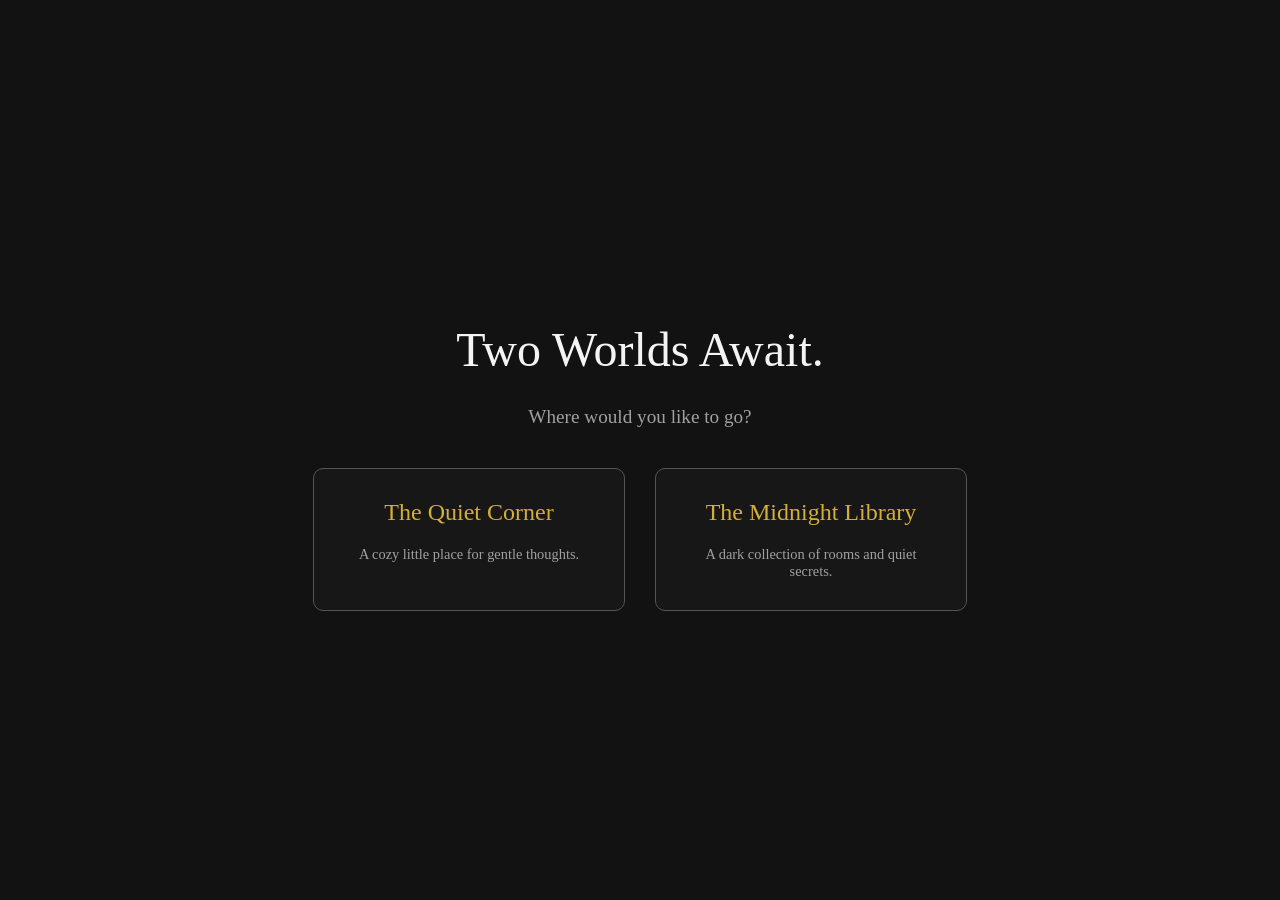
==== commit 2e77bc12: "Update index.html" ====
--- a/index.html
+++ b/index.html
@@ -1,279 +1,64 @@
-<!doctype html>
+<!DOCTYPE html>
 <html lang="en">
 <head>
-  <meta charset="utf-8">
-  <meta name="viewport" content="width=device-width, initial-scale=1">
-  <meta name="theme-color" content="#14243d">
-  <meta name="description" content="A small, storybook-inspired corner of the internet, made just for you.">
-  <title>A Little World Made Just for You</title>
-  <link rel="stylesheet" href="styles.css">
-  <script src="script.js" defer></script>
+    <meta charset="UTF-8">
+    <meta name="viewport" content="width=device-width, initial-scale=1.0">
+    <title>Choose Your Path</title>
+    <style>
+        body {
+            background-color: #121212;
+            color: #f4f4f4;
+            font-family: 'Georgia', serif;
+            display: flex;
+            flex-direction: column;
+            align-items: center;
+            justify-content: center;
+            height: 100vh;
+            margin: 0;
+            text-align: center;
+        }
+        h1 { font-size: 3rem; margin-bottom: 10px; font-weight: normal; }
+        p { font-size: 1.2rem; color: #a0a0a0; margin-bottom: 40px; }
+        
+        .container { display: flex; gap: 30px; }
+        
+        .portal-button {
+            text-decoration: none;
+            color: inherit;
+            border: 1px solid #555;
+            padding: 30px;
+            width: 250px;
+            border-radius: 10px;
+            transition: all 0.3s ease;
+            background: rgba(255,255,255,0.02);
+        }
+        
+        .portal-button:hover {
+            border-color: #d4af37;
+            transform: translateY(-5px);
+            box-shadow: 0 10px 20px rgba(0,0,0,0.5);
+        }
+        
+        .portal-button h2 { margin-top: 0; color: #d4af37; font-weight: normal; }
+        .portal-button p { font-size: 0.9rem; margin-bottom: 0; }
+    </style>
 </head>
 <body>
-  <a class="skip-link" href="#main">Skip to the little world</a>
-  <header class="site-header">
-    <a class="wordmark" href="#top" aria-label="A Little World Made Just for You — home">
-      <span class="wordmark-mark" aria-hidden="true">✳</span>
-      <span>A little world<br><small>made just for you</small></span>
-    </a>
-    <button class="menu-toggle" type="button" aria-expanded="false" aria-controls="site-nav">
-      <span class="sr-only">Toggle navigation</span>
-      <span aria-hidden="true">☰</span>
-    </button>
-    <nav class="site-nav" id="site-nav" aria-label="Main navigation">
-      <a href="#letter">A letter</a>
-      <a href="#reminders">Little reminders</a>
-      <a href="#gallery">Your kind of magic</a>
-      <a href="#quiet">A quiet corner</a>
-      <a href="#story">A tiny story</a>
-    </nav>
-  </header>
 
-  <main id="main">
-    <section class="hero night-scene" id="top" aria-labelledby="hero-title">
-      <div class="hero-sky" aria-hidden="true">
-        <span class="star star-one">✦</span><span class="star star-two">·</span><span class="star star-three">✧</span>
-        <span class="star star-four">·</span><span class="star star-five">✦</span><span class="star star-six">·</span>
-        <span class="moon"></span>
-        <div class="hero-hills"></div>
-        <div class="castle" aria-hidden="true">
-          <span class="tower tower-left"></span><span class="castle-center"></span><span class="tower tower-right"></span>
-        </div>
-      </div>
-      <div class="hero-content">
-        <p class="eyebrow light-eyebrow"><span class="eyebrow-line"></span>A little something for you</p>
-        <h1 id="hero-title">Hey, <em>you.</em></h1>
-        <p class="hero-copy">I made you a little corner of the internet. No expectations, no pressure, no need to be anything other than yourself.</p>
-        <p class="hero-invite">Come in. Take your time.</p>
-        <a class="button button-gold" href="#letter">Open your little world <span aria-hidden="true">→</span></a>
-      </div>
-      <a class="scroll-hint" href="#letter"><span aria-hidden="true">↓</span> turn the page</a>
-    </section>
+    <h1>Two Worlds Await.</h1>
+    <p>Where would you like to go?</p>
+    
+    <div class="container">
+        <a href="cozy.html" class="portal-button">
+            <h2>The Quiet Corner</h2>
+            <p>A cozy little place for gentle thoughts.</p>
+        </a>
+        
+        <a href="midnight-library.html" class="portal-button">
+            <h2>The Midnight Library</h2>
+            <p>A dark collection of rooms and quiet secrets.</p>
+        </a>
+    </div>
 
-    <section class="section letter-section paper-section" id="letter" aria-labelledby="letter-title">
-      <div class="section-intro">
-        <p class="eyebrow">A note, a little late</p>
-        <h2 id="letter-title">For your <em>birthday</em></h2>
-        <p>Some wishes are worth sending, even after the day itself has passed.</p>
-      </div>
-      <article class="letter">
-        <div class="letter-stamp" aria-hidden="true"><span>♡</span></div>
-        <div class="letter-flower flower-top" aria-hidden="true">✿</div>
-        <div class="letter-content">
-          <p class="letter-greeting">Happy belated birthday, you. <span aria-hidden="true">♡</span></p>
-          <p>I know this is a little late, but I still wanted to make something just for you.</p>
-          <p>I hope this new chapter of your life brings you little moments that make you smile, people who make you feel comfortable being yourself, unexpected happiness, and beautiful things you haven't even discovered yet.</p>
-          <p>You deserve kindness on your birthday, and on all the ordinary days after it, too.</p>
-          <p>I'm really glad our paths crossed. I hope this year gives you more reasons to laugh, more things to get excited about, and more moments where you can look at yourself and realise just how much there is to appreciate about you.</p>
-          <p>Here's to new stories, little adventures, magical things, and a year that is gentler with you.</p>
-          <p>Happy belated birthday. I'm glad you're here. <span aria-hidden="true">♡</span></p>
-          <p class="letter-signoff">With a little warmth, <span>an online friend</span></p>
-        </div>
-        <div class="letter-flower flower-bottom" aria-hidden="true">❧</div>
-      </article>
-    </section>
-
-    <section class="section reminders-section" id="reminders" aria-labelledby="reminders-title">
-      <div class="section-heading centered">
-        <p class="eyebrow">Keep these close, if you like</p>
-        <h2 id="reminders-title">A few things I hope<br>you know <em>about yourself</em></h2>
-        <p>Not because you need reminding every minute. Just in case a day comes when one of these is helpful.</p>
-      </div>
-      <div class="reminder-grid">
-        <article class="reminder-card">
-          <span class="card-symbol symbol-rose" aria-hidden="true">❀</span>
-          <h3>Kind</h3><p>Your feelings don't have to be perfectly explained to be real. You deserve patience and kindness, including from yourself.</p>
-        </article>
-        <article class="reminder-card">
-          <span class="card-symbol symbol-lantern" aria-hidden="true">✧</span>
-          <h3>Strong</h3><p>Strength doesn't always look like having everything figured out. Sometimes it's simply continuing through a difficult day, taking a break, or giving yourself another chance.</p>
-        </article>
-        <article class="reminder-card">
-          <span class="card-symbol symbol-book" aria-hidden="true">⌘</span>
-          <h3>Intelligent</h3><p>You have a mind that can keep discovering new things, following your curiosity, and imagining possibilities you haven't explored yet.</p>
-        </article>
-        <article class="reminder-card">
-          <span class="card-symbol symbol-moon" aria-hidden="true">☾</span>
-          <h3>Beautiful</h3><p>Beauty is so much more than a reflection. It's in the details you notice, the things you love, the way you see the world, and all the little things that make you uniquely you.</p>
-        </article>
-        <article class="reminder-card reminder-card-wide">
-          <span class="card-symbol symbol-star" aria-hidden="true">✦</span>
-          <h3>Worthy</h3><p>You don't have to earn your worth by being productive, cheerful, helpful, confident, or easy to understand. You matter even on the days when you don't feel your best.</p>
-        </article>
-      </div>
-      <p class="gentle-note">You don't need to believe every word today. Just let the reminders be here for whenever you need them. <span aria-hidden="true">♡</span></p>
-    </section>
-
-    <section class="section gallery-section" id="gallery" aria-labelledby="gallery-title">
-      <div class="gallery-heading">
-        <div>
-          <p class="eyebrow light-eyebrow">A few familiar colours and faraway places</p>
-          <h2 id="gallery-title">A world that<br><em>feels like you</em></h2>
-        </div>
-        <p>Little pieces of magic inspired by the stories, colours, and worlds you love. Tap one to linger a little.</p>
-      </div>
-      <div class="world-grid">
-        <button class="world-card world-rose" type="button" aria-expanded="false">
-          <span class="world-art" aria-hidden="true"><span class="rose-illustration">✿</span></span>
-          <span class="world-label">Burgundy roses</span><span class="world-reveal">Deep red — like roses pressed between the pages of an old story.</span><span class="world-prompt">Tap to unfold <span aria-hidden="true">↗</span></span>
-        </button>
-        <button class="world-card world-night" type="button" aria-expanded="false">
-          <span class="world-art" aria-hidden="true"><span class="tiny-moon">☾</span><span class="tiny-castle">♜</span></span>
-          <span class="world-label">Midnight blue</span><span class="world-reveal">Like the sky just before a story becomes magical.</span><span class="world-prompt">Tap to unfold <span aria-hidden="true">↗</span></span>
-        </button>
-        <button class="world-card world-books" type="button" aria-expanded="false">
-          <span class="world-art" aria-hidden="true"><span class="book-stack">▤</span></span>
-          <span class="world-label">Old books</span><span class="world-reveal">Because some worlds are worth getting lost in.</span><span class="world-prompt">Tap to unfold <span aria-hidden="true">↗</span></span>
-        </button>
-        <button class="world-card world-tale" type="button" aria-expanded="false">
-          <span class="world-art" aria-hidden="true"><span class="tale-mark">Once<br><i>upon</i></span></span>
-          <span class="world-label">Fairy tales</span><span class="world-reveal">A reminder that wonder can hide in the smallest, most ordinary places.</span><span class="world-prompt">Tap to unfold <span aria-hidden="true">↗</span></span>
-        </button>
-        <button class="world-card world-forest" type="button" aria-expanded="false">
-          <span class="world-art" aria-hidden="true"><span class="tree-line">♠ ♠ ♠</span></span>
-          <span class="world-label">Folklore</span><span class="world-reveal">Where forests have secrets, ordinary places become extraordinary, and every path might lead to a story.</span><span class="world-prompt">Tap to unfold <span aria-hidden="true">↗</span></span>
-        </button>
-      </div>
-      <div class="destination">
-        <p class="eyebrow light-eyebrow">A tiny daydream</p>
-        <h3>If you could step into any kind of story…</h3>
-        <p>Choose a doorway. There's no right answer.</p>
-        <div class="destination-options" role="group" aria-label="Choose a story destination">
-          <button type="button" data-destination="forest">An enchanted forest</button>
-          <button type="button" data-destination="library">A forgotten library</button>
-          <button type="button" data-destination="kingdom">A moonlit kingdom</button>
-        </div>
-        <p class="destination-response" id="destination-response" aria-live="polite">A little doorway is waiting whenever you are.</p>
-      </div>
-    </section>
-
-    <section class="section quiet-section" id="quiet" aria-labelledby="quiet-title">
-      <div class="quiet-ornament" aria-hidden="true"><span>☾</span><i></i><b></b></div>
-      <div class="quiet-copy">
-        <p class="eyebrow">For any kind of day</p>
-        <h2 id="quiet-title">A quiet little <em>corner.</em></h2>
-        <p class="quiet-lede">You don't have to explain everything you're feeling to deserve a little gentleness.</p>
-      </div>
-      <div class="quiet-layout">
-        <div class="quiet-reminders">
-          <p>It's okay if you don't have the words yet.</p>
-          <p>You can take your time.</p>
-          <p>You are allowed to have a difficult day without turning it into a judgement about yourself.</p>
-          <p>Rest is allowed. Asking for support is allowed, too.</p>
-          <p>You don't have to make yourself seem okay for everyone else.</p>
-          <p>You can share a little, share a lot, or simply say that you don't know how to explain it yet.</p>
-        </div>
-        <div class="comfort-panel">
-          <p class="panel-label">A small check-in, only if you want</p>
-          <h3>What would feel good right now?</h3>
-          <div class="comfort-options">
-            <button type="button" data-comfort="distraction">I need a small distraction.</button>
-            <button type="button" data-comfort="comfort">I want something comforting to read.</button>
-            <button type="button" data-comfort="slow">I want to slow down for a moment.</button>
-            <button type="button" data-comfort="unsure">I don't know what I need.</button>
-          </div>
-          <p class="comfort-response" id="comfort-response" aria-live="polite">Choose one, or leave them all untouched. Both are okay.</p>
-        </div>
-      </div>
-      <div class="grounding-panel">
-        <div><span class="grounding-icon" aria-hidden="true">✧</span><h3>A moment to notice</h3>
-          <p>If it feels comfortable, notice a few things around you. Let your shoulders soften if they want to. Take a slow, comfortable breath—or skip this entirely. There's no right way to do it.</p>
-        </div>
-        <button type="button" class="text-button" id="grounding-button">A small grounding moment</button>
-        <p class="grounding-response" id="grounding-response" aria-live="polite"></p>
-      </div>
-      <aside class="support-note">
-        <span aria-hidden="true">❧</span>
-        <p>You don't have to explain your feelings perfectly to talk to someone you trust. Even “I'm having a hard time, and I don't really know how to talk about it” is a place to start.</p>
-        <small>This page is just a small source of comfort, not a replacement for people you trust or professional support when you need it.</small>
-      </aside>
-    </section>
-
-    <section class="section small-things-section paper-section" id="small-things" aria-labelledby="small-things-title">
-      <div class="small-things-heading">
-        <p class="eyebrow">No fixing required</p>
-        <h2 id="small-things-title">Little things that can<br>make a day <em>nicer</em></h2>
-        <p>Only suggestions, never assignments. Tap one for a tiny extra thought.</p>
-      </div>
-      <div class="small-things-list">
-        <button type="button" class="small-thing"><span class="thing-icon">♫</span><span class="thing-text">Listen to a song that feels like a familiar place.<small>Maybe let it be the whole plan for a few minutes.</small></span><span class="thing-arrow">+</span></button>
-        <button type="button" class="small-thing"><span class="thing-icon">▤</span><span class="thing-text">Read a few pages of a book.<small>You can stop after one page; it still counts as reading.</small></span><span class="thing-arrow">+</span></button>
-        <button type="button" class="small-thing"><span class="thing-icon">☼</span><span class="thing-text">Look at the sky for a minute.<small>Clouds and stars never ask you to have a plan.</small></span><span class="thing-arrow">+</span></button>
-        <button type="button" class="small-thing"><span class="thing-icon">♨</span><span class="thing-text">Make a warm drink.<small>Something warm in your hands can be a nice small thing.</small></span><span class="thing-arrow">+</span></button>
-        <button type="button" class="small-thing"><span class="thing-icon">✧</span><span class="thing-text">Find a beautiful illustration or an interesting piece of folklore.<small>Follow your curiosity wherever it wanders.</small></span><span class="thing-arrow">+</span></button>
-        <button type="button" class="small-thing"><span class="thing-icon">⌂</span><span class="thing-text">Wrap up in a blanket and watch something familiar.<small>Comfort doesn't have to be new to be lovely.</small></span><span class="thing-arrow">+</span></button>
-        <button type="button" class="small-thing"><span class="thing-icon">✎</span><span class="thing-text">Write down one thought, without needing to show it to anyone.<small>It can stay yours, and it doesn't need to make sense yet.</small></span><span class="thing-arrow">+</span></button>
-        <button type="button" class="small-thing"><span class="thing-icon">♡</span><span class="thing-text">Send a message to someone who makes you feel comfortable.<small>A hello can be enough. No perfect words required.</small></span><span class="thing-arrow">+</span></button>
-        <button type="button" class="small-thing"><span class="thing-icon">…</span><span class="thing-text">Do absolutely nothing for a little while, if that's what you need.<small>You're allowed to leave a little space in the day.</small></span><span class="thing-arrow">+</span></button>
-      </div>
-    </section>
-
-    <section class="section story-section" id="story" aria-labelledby="story-title">
-      <div class="story-aside">
-        <p class="eyebrow light-eyebrow">A story with no test at the end</p>
-        <span class="story-star" aria-hidden="true">✧</span>
-        <p class="story-caption">For the days when a quiet chapter is enough.</p>
-      </div>
-      <div class="story-main">
-        <p class="eyebrow">A little tale, just for you</p>
-        <h2 id="story-title">The Girl Who Didn't Need to Be a Hero Every Day</h2>
-        <details class="story-details">
-          <summary><span class="summary-closed">Open the story</span><span class="summary-open">Fold the story away</span><span aria-hidden="true">⌄</span></summary>
-          <div class="story-text">
-            <p>At the edge of a kingdom stitched together by old roads, there lived a girl who could read the stars. They told stories, or so the village said: of lost rivers, sleeping giants, and brave people who always knew what to do next.</p>
-            <p>The girl liked the stories. She liked the ancient books in the market square and the dark green hush of the forest beyond the mill. But she had begun to think every chapter was a test. Every difficult day, she believed, must make her braver. Every unanswered question must be solved before nightfall. When she could not manage either, she wondered if she had somehow read her own story wrong.</p>
-            <p>One evening, rain found her on the old north road. She followed a lantern's amber glow through an ivy-covered doorway and into a library she had never seen on any map. It was full of crooked shelves and small pools of lamplight. The books here had no titles on their spines. Some were thin as leaves; others looked heavy enough to hold a winter.</p>
-            <p>An old librarian looked up from a book. “What must I do?” the girl asked. “To be useful here, I mean. To prove I belong.”</p>
-            <p>The librarian considered this, then placed a cushion beside the fire. “You may sit,” they said. “That is enough.”</p>
-            <p>So the girl sat. No book asked her to be brave, productive, cheerful, or wise. No star peered through the high windows to see whether she had learned a lesson. The rain tapped the glass. The fire made a small, steady sound. After a while, she opened a book simply because its pages were the colour of honey.</p>
-            <p>It held no instructions. Only a story about a moth that travelled by moonlight, stopping whenever it wished. The girl read until her thoughts grew quieter—not gone, not solved, just quieter. She understood that a person could be uncertain and still be worthy of good things. She did not have to untangle every mystery in a single night.</p>
-            <p>When she stepped outside, the rain had softened to mist. The forest was still dark, and the road home still long. Nothing had become perfect. But she knew the library was there, and that resting did not make her story less meaningful. Some chapters moved forward. Some simply let you breathe.</p>
-            <p>Above the trees, one star appeared between the clouds. The girl didn't ask it for a lesson. She let it shine, and carried on when she was ready.</p>
-          </div>
-        </details>
-      </div>
-    </section>
-
-    <section class="section note-section paper-section" id="note" aria-labelledby="note-title">
-      <div class="note-heading">
-        <p class="eyebrow">Tucked between the pages</p>
-        <h2 id="note-title">A little note for the<br>days you <em>forget</em></h2>
-        <p>A small reminder, saved here for whenever you might want it.</p>
-      </div>
-      <div class="envelope-wrap">
-        <button type="button" class="envelope" id="envelope-button" aria-expanded="false" aria-controls="hidden-note">
-          <span class="envelope-flap" aria-hidden="true"></span><span class="envelope-seal" aria-hidden="true">♡</span>
-          <span class="envelope-label">A note for you</span>
-          <span class="sr-only">Open the note</span>
-        </button>
-        <article class="hidden-note" id="hidden-note" hidden>
-          <p class="note-intro">Just in case you need a reminder:</p>
-          <p>You are allowed to be a work in progress.</p>
-          <p>You are allowed to be quiet sometimes.</p>
-          <p>You are allowed to change your mind.</p>
-          <p>You are allowed to have dreams that you haven't figured out how to reach yet.</p>
-          <p>You are allowed to feel things you can't quite put into words.</p>
-          <p>And you are allowed to enjoy beautiful things, even when life isn't perfect.</p>
-          <p>There is no deadline for becoming the person you're growing into.</p>
-          <p class="note-signoff">Be gentle with yourself. <span aria-hidden="true">♡</span></p>
-        </article>
-      </div>
-    </section>
-
-    <section class="finale night-scene" id="finale" aria-labelledby="finale-title">
-      <div class="finale-stars" aria-hidden="true"><span>✦</span><span>·</span><span>✧</span><span>·</span><span>✦</span><span>·</span></div>
-      <div class="finale-castle" aria-hidden="true"><span></span><i></i><b></b></div>
-      <div class="finale-content">
-        <p class="eyebrow light-eyebrow">And for the next page…</p>
-        <h2 id="finale-title">Your story is still <em>unfolding.</em></h2>
-        <p>I hope there are beautiful little things waiting for you around corners you haven't turned yet.</p>
-        <p class="finale-birthday">Happy belated birthday.<br>I'm really glad you're here. <span aria-hidden="true">♡</span></p>
-        <a class="button button-outline" href="#top">Visit this little world again <span aria-hidden="true">↑</span></a>
-      </div>
-    </section>
-  </main>
-  <footer class="site-footer">
-    <span aria-hidden="true">✧</span> Made with a little care, for one online friend. <span aria-hidden="true">✧</span>
-  </footer>
 </body>
 </html>
